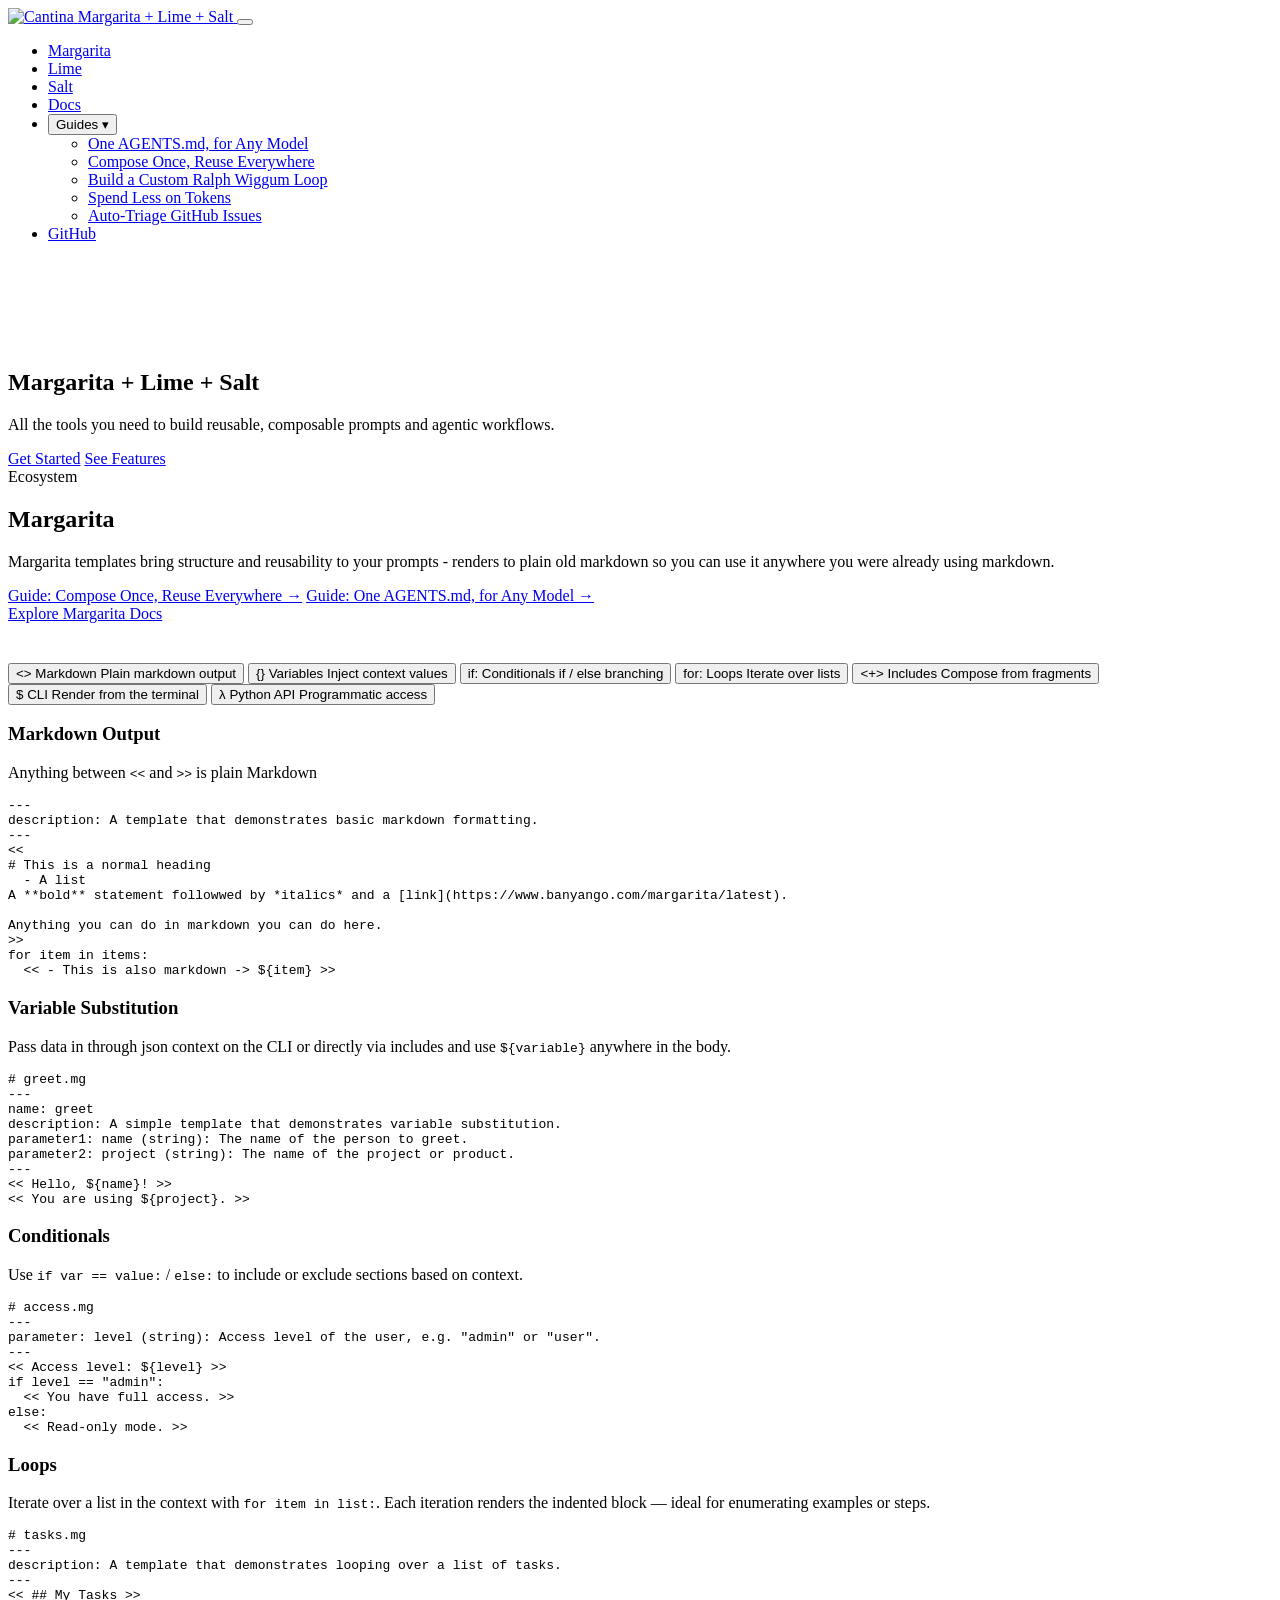
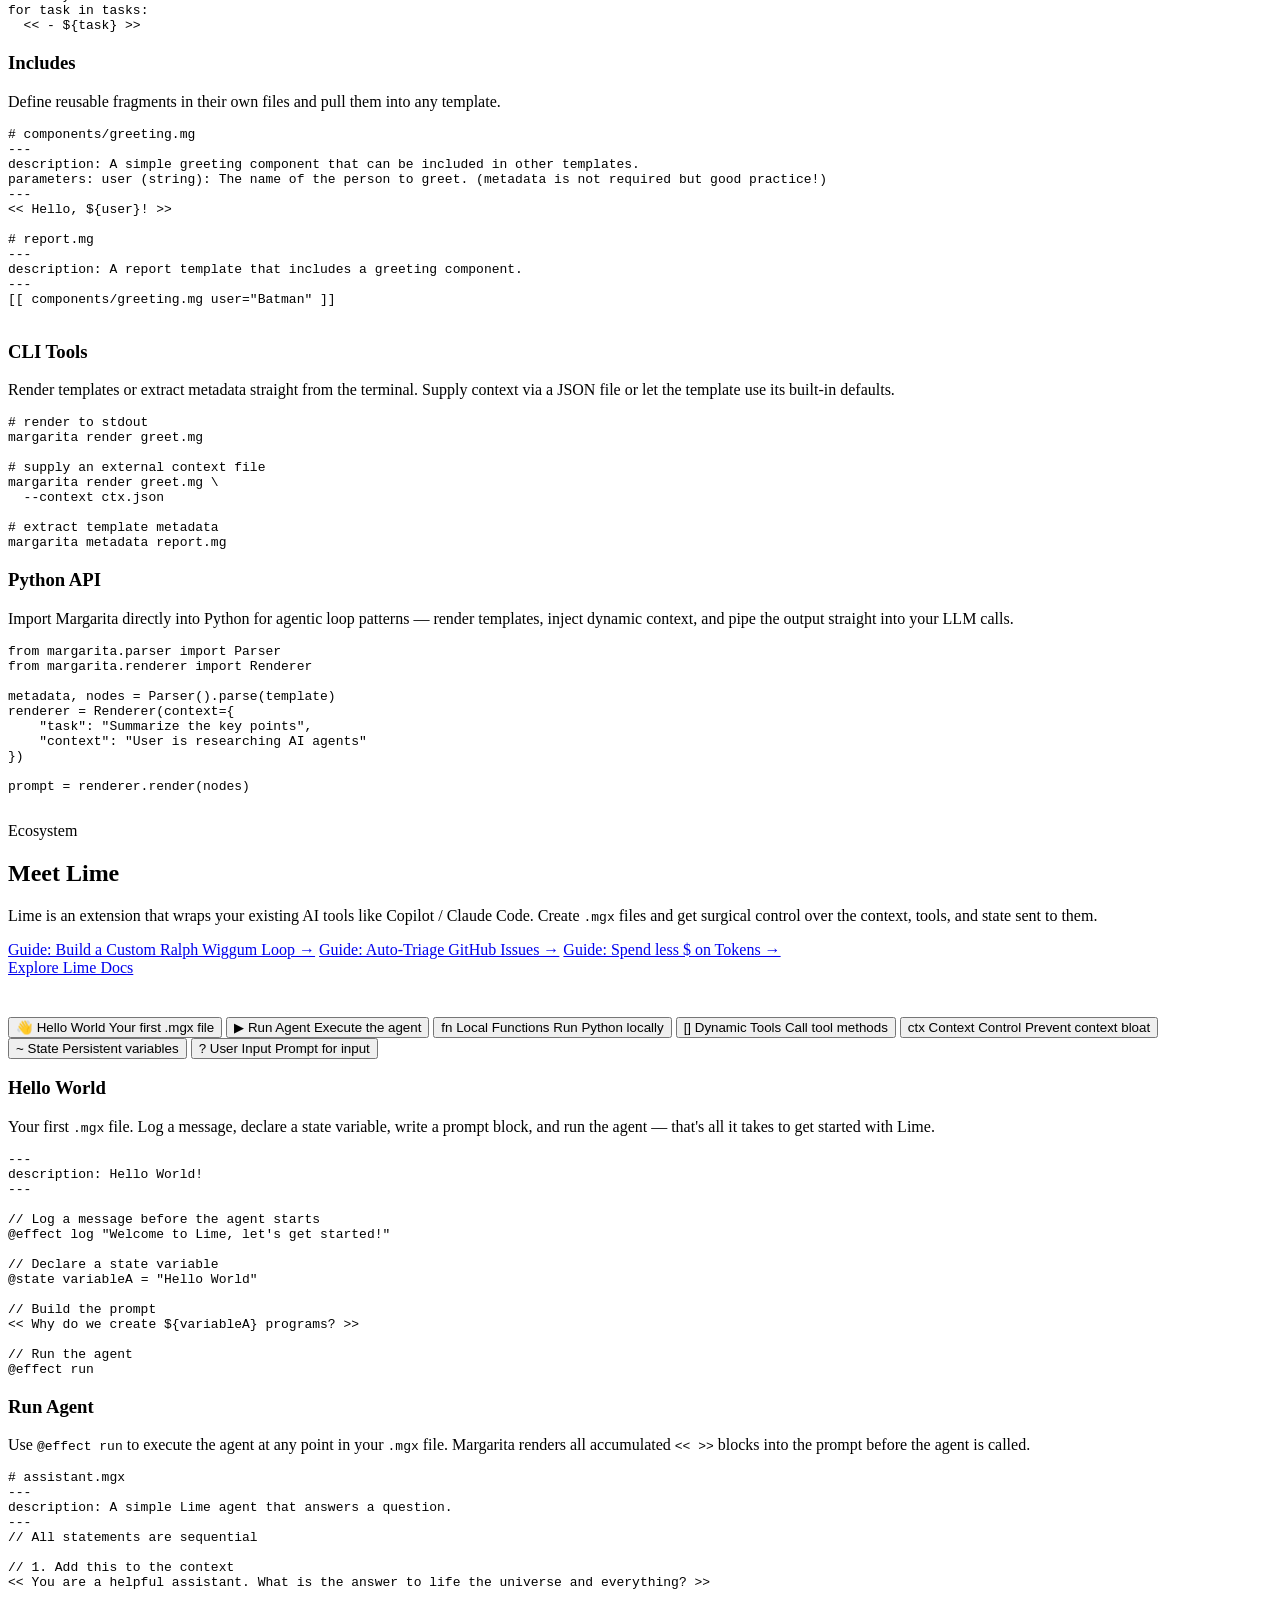
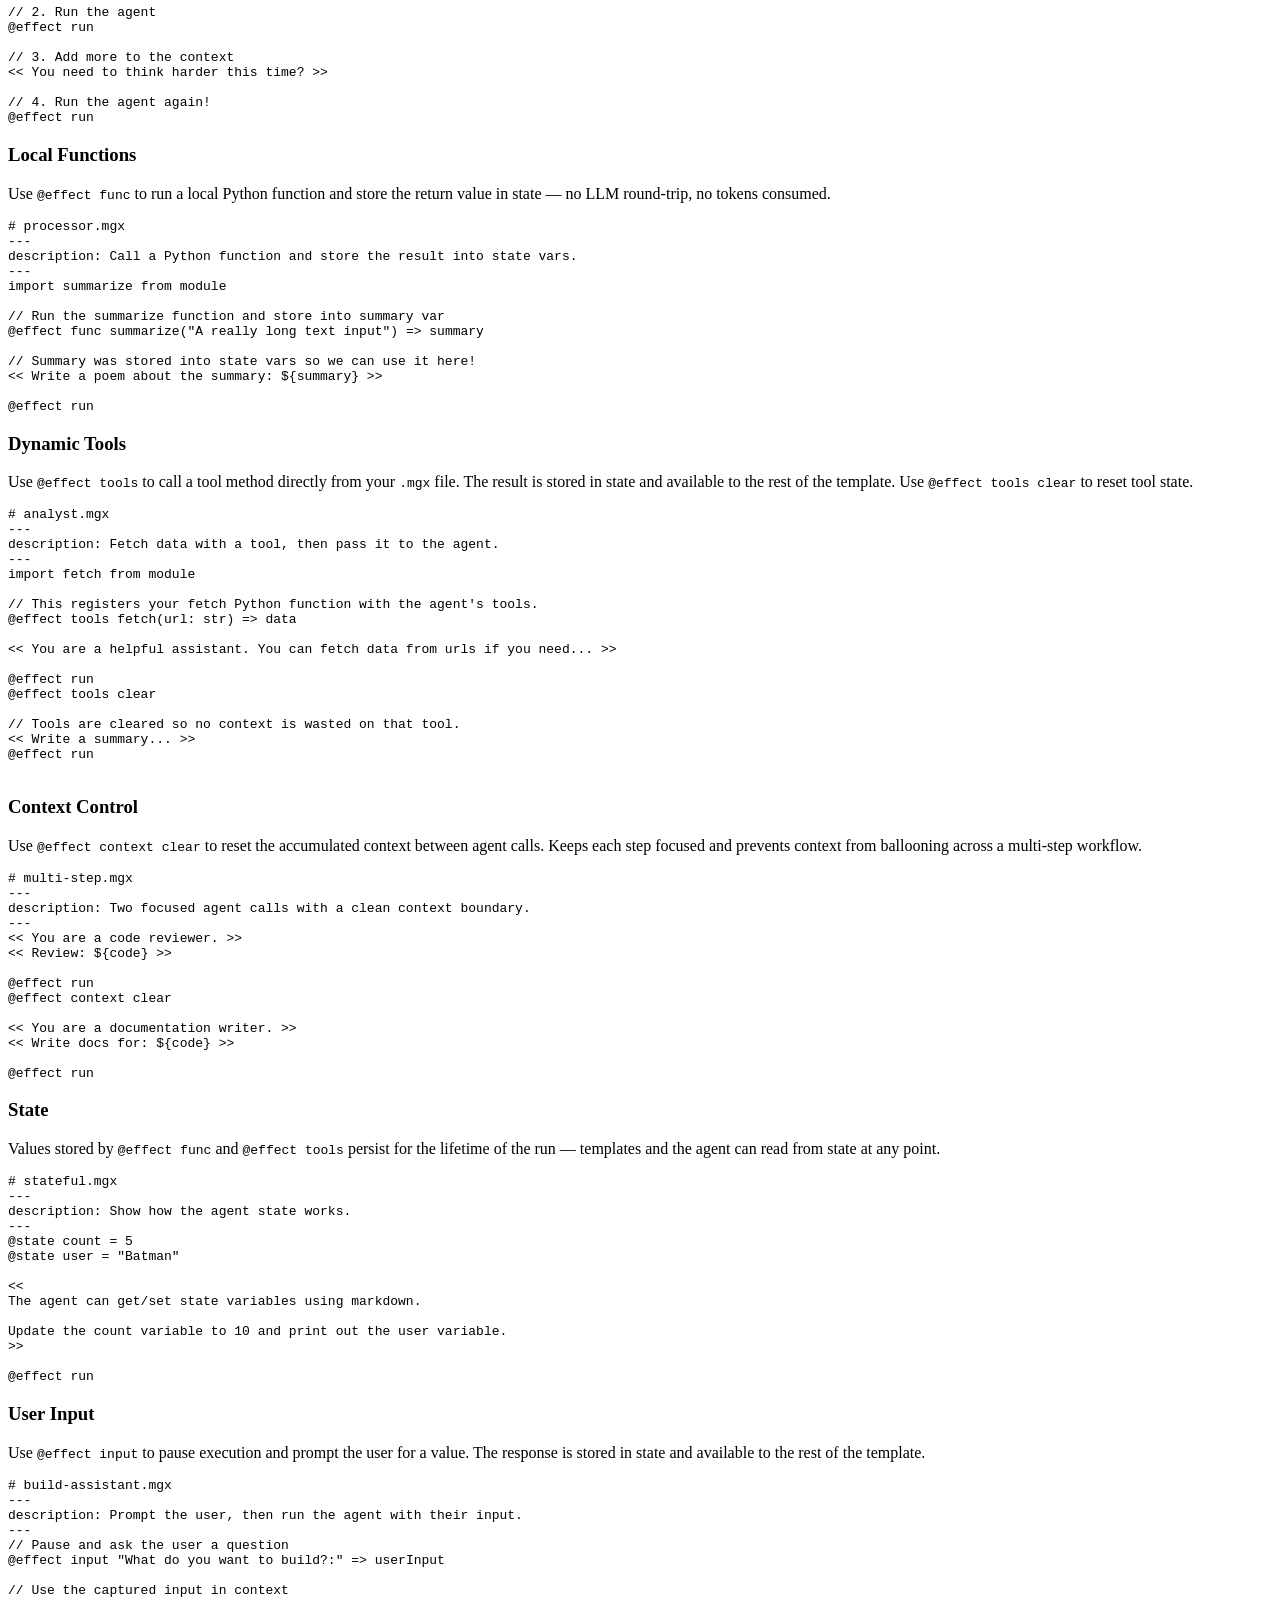
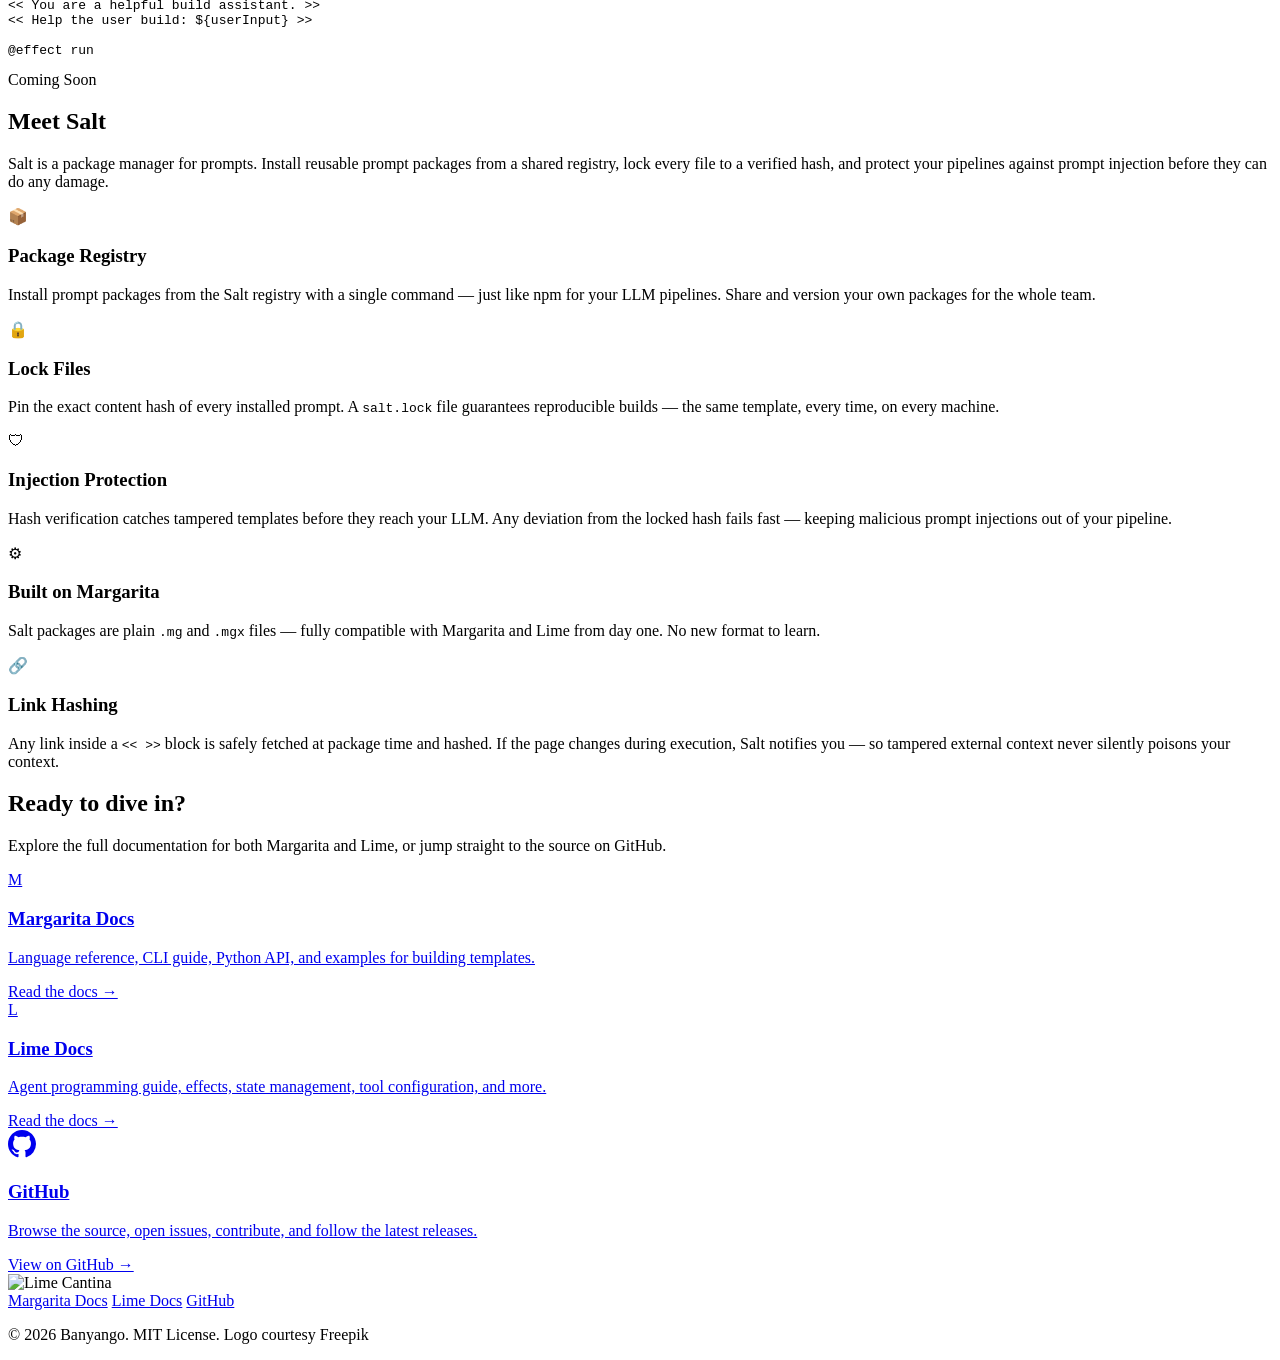
==== index.html @ 890d6bac "Add margarita video." ====
<!doctype html>
<html class="no-js" lang="en">

<head>
  <meta charset="utf-8">
  <meta name="viewport" content="width=device-width, initial-scale=1">
  <title>Margarita + Lime + Salt</title>
  <meta name="description"
        content="Cantina: A powerful ecosystem for reusable prompts and agentic workflows — home of Margarita, Lime, and Salt. Build, compose, and manage your AI pipelines with ease.">

  <meta property="og:title" content=" Margarita + Lime + Salt">
  <meta property="og:type" content="website">
  <meta property="og:url" content="https://banyango.com/margarita/">
  <meta property="og:image" content="icon.png">
  <meta property="og:image:alt" content="Cantina logo">
  <meta property="og:description"
        content="This is the home of Margarita, Lime, and Salt — lightweight tools for building reusable prompt templates and agentic workflows.">

  <link rel="icon" href="/img/favicon.ico" sizes="any">
  <link rel="icon" href="/img/icon.svg" type="image/svg+xml">
  <link rel="apple-touch-icon" href="img/icon.png">
  <link rel="manifest" href="site.webmanifest">
  <meta name="theme-color" content="#16A34A">

  <link rel="preconnect" href="https://fonts.googleapis.com">
  <link rel="preconnect" href="https://fonts.gstatic.com" crossorigin>
  <link
    href="https://fonts.googleapis.com/css2?family=JetBrains+Mono:wght@400;600&family=Roboto:wght@400;500;700&display=swap"
    rel="stylesheet">

  <link rel="stylesheet" href="css/style.css">
  <link rel="stylesheet" href="https://cdn.jsdelivr.net/npm/asciinema-player@3/dist/bundle/asciinema-player.min.css">
</head>

<body>

<!-- Navigation -->
<nav class="site-nav" aria-label="Main navigation">
  <div class="nav-inner">
    <a href="#" class="nav-logo" aria-label="Cantina home">
      <img src="img/lime.svg" alt="Cantina" class="nav-logo-img">
      <span class="nav-logo-text">Margarita + Lime + Salt</span>
    </a>

    <button class="nav-hamburger" id="menu-toggle" aria-label="Toggle navigation" aria-expanded="false"
            aria-controls="nav-links">
      <span></span>
      <span></span>
      <span></span>
    </button>

    <ul class="nav-links" id="nav-links" role="list">
      <li><a href="#features">Margarita</a></li>
      <li><a href="#lime">Lime</a></li>
      <li><a href="#salt">Salt</a></li>
      <li><a href="#docs">Docs</a></li>
      <li class="nav-dropdown">
        <button class="nav-dropdown-toggle" aria-expanded="false" aria-haspopup="true">
          Guides <span class="nav-dropdown-arrow" aria-hidden="true">&#9662;</span>
        </button>
        <ul class="nav-dropdown-menu" role="list">
          <li><a href="agents-md.html">One AGENTS.md, for Any Model</a></li>
          <li><a href="components.html">Compose Once, Reuse Everywhere</a></li>
          <li><a href="custom-ralph.html">Build a Custom Ralph Wiggum Loop</a></li>
          <li><a href="local-functions.html">Spend Less on Tokens</a></li>
          <li><a href="github-issue-summary.html">Auto-Triage GitHub Issues</a></li>
        </ul>
      </li>
      <li>
        <a href="https://github.com/banyango/margarita" class="nav-cta" target="_blank" rel="noopener noreferrer">
          GitHub
        </a>
      </li>
    </ul>
  </div>
</nav>

<!-- Hero -->
<section class="hero" id="hero">
  <div class="hero-lime-bg hero-lime-bg-1" aria-hidden="true"><img src="img/lime.svg" alt="" class="hero-lime-img"></div>
  <div class="hero-lime-bg hero-lime-bg-2" aria-hidden="true"><img src="img/lime.svg" alt="" class="hero-lime-img"></div>
  <div class="hero-lime-bg hero-lime-bg-3" aria-hidden="true"><img src="img/lime.svg" alt="" class="hero-lime-img"></div>
  <div class="hero-lime-bg hero-lime-bg-4" aria-hidden="true"><img src="img/lime.svg" alt="" class="hero-lime-img"></div>
  <div class="hero-lime-bg hero-lime-bg-5" aria-hidden="true"><img src="img/lime.svg" alt="" class="hero-lime-img"></div>
  <div class="container">
    <h1 class="hero-heading">
      Margarita <span class="hero-accent">+</span> Lime <span class="hero-accent">+</span> Salt
    </h1>
    <p class="hero-sub">
      All the tools you need to build reusable, composable prompts and agentic workflows.
    </p>
    <div class="hero-actions">
      <a href="https://www.banyango.com/margarita/latest/" class="btn btn-primary" target="_blank"
         rel="noopener noreferrer">Get Started</a>
      <a href="#features" class="btn btn-ghost">See Features</a>
    </div>
  </div>
</section>

<!-- Features -->
<section class="features" id="features">
  <div class="container">
    <div class="margarita-intro">
      <div class="lime-badge">Ecosystem</div>
      <h2 class="section-heading">Margarita</h2>
      <p class="section-sub">Margarita templates bring structure and reusability to your prompts - renders to plain old markdown so you can use it anywhere you were already using markdown.</p>
      <div class="hero-actions">
        <a href="components.html" class="btn btn-lime">Guide: Compose Once, Reuse Everywhere &rarr;</a>
        <a href="agents-md.html" class="btn btn-lime">Guide: One AGENTS.md, for Any Model &rarr;</a>
      </div>
      <div class="hero-explore">
        <a href="https://www.banyango.com/margarita/latest/" class="btn btn-ghost" target="_blank"
           rel="noopener noreferrer">Explore Margarita Docs</a>
      </div>
    </div>
    <div id="margarita-demo-player" style="border-radius:8px;overflow:hidden;max-width:900px;margin:0 auto 2.5rem;"></div>

    <div class="feature-explorer">

      <div class="feature-tab-list" role="tablist" aria-label="Feature examples">

        <button class="feature-tab is-active" role="tab" aria-selected="true" aria-controls="panel-markdown"
                data-panel="markdown">
          <span class="ftab-icon">&lt;&gt;</span>
          <span class="ftab-text">
              <span class="ftab-name">Markdown</span>
              <span class="ftab-desc">Plain markdown output</span>
            </span>
        </button>

        <button class="feature-tab" role="tab" aria-selected="false" aria-controls="panel-variables"
                data-panel="variables">
          <span class="ftab-icon">{}</span>
          <span class="ftab-text">
              <span class="ftab-name">Variables</span>
              <span class="ftab-desc">Inject context values</span>
            </span>
        </button>

        <button class="feature-tab" role="tab" aria-selected="false" aria-controls="panel-conditionals"
                data-panel="conditionals">
          <span class="ftab-icon">if:</span>
          <span class="ftab-text">
              <span class="ftab-name">Conditionals</span>
              <span class="ftab-desc">if / else branching</span>
            </span>
        </button>

        <button class="feature-tab" role="tab" aria-selected="false" aria-controls="panel-loops" data-panel="loops">
          <span class="ftab-icon">for:</span>
          <span class="ftab-text">
              <span class="ftab-name">Loops</span>
              <span class="ftab-desc">Iterate over lists</span>
            </span>
        </button>

        <button class="feature-tab" role="tab" aria-selected="false" aria-controls="panel-includes"
                data-panel="includes">
          <span class="ftab-icon">&lt;+&gt;</span>
          <span class="ftab-text">
              <span class="ftab-name">Includes</span>
              <span class="ftab-desc">Compose from fragments</span>
            </span>
        </button>

        <button class="feature-tab" role="tab" aria-selected="false" aria-controls="panel-cli" data-panel="cli">
          <span class="ftab-icon">$</span>
          <span class="ftab-text">
              <span class="ftab-name">CLI</span>
              <span class="ftab-desc">Render from the terminal</span>
            </span>
        </button>

        <button class="feature-tab" role="tab" aria-selected="false" aria-controls="panel-python" data-panel="python">
          <span class="ftab-icon">&#955;</span>
          <span class="ftab-text">
              <span class="ftab-name">Python API</span>
              <span class="ftab-desc">Programmatic access</span>
            </span>
        </button>

      </div><!-- /.feature-tab-list -->

      <div class="feature-panels">

        <div class="feature-panel is-active" id="panel-markdown" role="tabpanel">
          <div class="fpanel-header">
            <h3>Markdown Output</h3>
            <p>Anything between <code>&lt;&lt;</code> and <code>&gt;&gt;</code> is plain Markdown</p>
          </div>
          <pre class="fpanel-code"><code><span class="code-meta">---
description: A template that demonstrates basic markdown formatting.
---</span>
&lt;&lt;
# This is a normal heading
  - A list
A **bold** statement followwed by *italics* and a [link](https://www.banyango.com/margarita/latest).

Anything you can do in markdown you can do here.
&gt;&gt;
<span class="code-keyword">for</span> item <span class="code-keyword">in</span> items:
  &lt;&lt; - This is also markdown -> <span class="code-var">${item}</span> &gt;&gt;</code></pre>
        </div>

        <div class="feature-panel" id="panel-variables" role="tabpanel">
          <div class="fpanel-header">
            <h3>Variable Substitution</h3>
            <p>Pass data in through json context on the CLI or directly via includes and use
              <code>${variable}</code> anywhere in the body.</p>
          </div>
          <pre class="fpanel-code"><code><span class="code-comment"># greet.mg</span>
<span class="code-meta">---
name: greet
description: A simple template that demonstrates variable substitution.
parameter1: name (string): The name of the person to greet.
parameter2: project (string): The name of the project or product.
---</span>
&lt;&lt; Hello, <span class="code-var">${name}</span>! &gt;&gt;
&lt;&lt; You are using <span class="code-var">${project}</span>. &gt;&gt;</code></pre>
        </div>

        <div class="feature-panel" id="panel-conditionals" role="tabpanel">
          <div class="fpanel-header">
            <h3>Conditionals</h3>
            <p>
              Use <code>if var == value:</code> / <code>else:</code> to include or exclude sections based on context.
            </p>
          </div>
          <pre class="fpanel-code"><code><span class="code-comment"># access.mg</span>
<span class="code-meta">---
parameter: level (string): Access level of the user, e.g. "admin" or "user".
---</span>
&lt;&lt; Access level: <span class="code-var">${level}</span> &gt;&gt;
<span class="code-keyword">if</span> level == <span class="code-string">"admin"</span>:
  &lt;&lt; You have full access. &gt;&gt;
<span class="code-keyword">else</span>:
  &lt;&lt; Read-only mode. &gt;&gt;</code></pre>
        </div>

        <div class="feature-panel" id="panel-loops" role="tabpanel">
          <div class="fpanel-header">
            <h3>Loops</h3>
            <p>Iterate over a list in the context with <code>for item in list:</code>. Each iteration renders the
              indented block — ideal for enumerating examples or steps.</p>
          </div>
          <pre class="fpanel-code"><code><span class="code-comment"># tasks.mg</span>
<span class="code-meta">---
description: A template that demonstrates looping over a list of tasks.
---</span>
<< ## My Tasks >>
<span class="code-keyword">for</span> task <span class="code-keyword">in</span> tasks:
  &lt;&lt; - <span class="code-var">${task}</span> &gt;&gt;</code></pre>
        </div>

        <div class="feature-panel" id="panel-includes" role="tabpanel">
          <div class="fpanel-header">
            <h3>Includes</h3>
            <p>Define reusable fragments in their own files and pull them into any template.</p>
          </div>
          <pre class="fpanel-code"><code><span class="code-comment"># components/greeting.mg</span>
<span class="code-meta">---
description: A simple greeting component that can be included in other templates.
parameters: user (string): The name of the person to greet. (metadata is not required but good practice!)
---</span>
&lt;&lt; Hello, <span class="code-var">${user}</span>! &gt;&gt;

<span class="code-comment"># report.mg</span>
<span class="code-meta">---
description: A report template that includes a greeting component.
---</span>
<span class="code-var">[[ components/greeting.mg user="Batman" ]]</span>
            </code></pre>
        </div>

        <div class="feature-panel" id="panel-cli" role="tabpanel">
          <div class="fpanel-header">
            <h3>CLI Tools</h3>
            <p>Render templates or extract metadata straight from the terminal. Supply context via a JSON file or let
              the template use its built-in defaults.</p>
          </div>
          <pre class="fpanel-code"><code><span class="code-comment"># render to stdout</span>
margarita render greet.mg

<span class="code-comment"># supply an external context file</span>
margarita render greet.mg \
  --context ctx.json

<span class="code-comment"># extract template metadata</span>
margarita metadata report.mg</code></pre>
        </div>

        <div class="feature-panel" id="panel-python" role="tabpanel">
          <div class="fpanel-header">
            <h3>Python API</h3>
            <p>Import Margarita directly into Python for agentic loop patterns — render templates, inject dynamic
              context, and pipe the output straight into your LLM calls.</p>
          </div>
          <pre class="fpanel-code">
<code><span class="code-keyword">from</span> margarita.parser <span class="code-keyword">import</span> Parser
<span class="code-keyword">from</span> margarita.renderer <span class="code-keyword">import</span> Renderer

metadata, nodes = Parser().parse(template)
renderer = Renderer(context={
    "task": "Summarize the key points",
    "context": "User is researching AI agents"
})

prompt = renderer.render(nodes)</code>
          </pre>
        </div>

      </div><!-- /.feature-panels -->

    </div><!-- /.feature-explorer -->
  </div>
</section>

<!-- Lime -->
<section class="lime-section" id="lime">
  <div class="container">
    <div class="lime-intro">
      <div class="lime-badge">Ecosystem</div>
      <h2 class="section-heading">Meet <span class="lime-accent">Lime</span></h2>
      <p class="section-sub">
        Lime is an extension that <span class="lime-accent">wraps</span> your existing AI tools like <span class="lime-accent">Copilot</span> / <span class="lime-accent">Claude Code</span>.
        Create <code class="code-comment">.mgx</code> files and get surgical control over the context, tools, and state sent to them.
      </p>
      <div class="hero-actions">
        <a href="custom-ralph.html" class="btn btn-ghost">Guide: Build a Custom Ralph Wiggum Loop &rarr;</a>
        <a href="github-issue-summary.html" class="btn btn-ghost">Guide: Auto-Triage GitHub Issues &rarr;</a>
        <a href="local-functions.html" class="btn btn-ghost">Guide: Spend less $ on Tokens &rarr;</a>
      </div>
      <div class="hero-explore">
        <a href="https://www.banyango.com/Lime/latest/" class="btn btn-lime" target="_blank" rel="noopener noreferrer">Explore Lime Docs</a>
      </div>
    </div>

    <div id="lime-demo-player" style="border-radius:8px;overflow:hidden;max-width:900px;margin:0 auto 2.5rem;"></div>

    <div class="feature-explorer">
      <div class="feature-tab-list" role="tablist" aria-label="Lime feature examples">
        <button class="feature-tab is-active" role="tab" aria-selected="true"
                aria-controls="panel-lime-helloworld" data-panel="lime-helloworld">
          <span class="ftab-icon">&#128075;</span>
          <span class="ftab-text">
            <span class="ftab-name">Hello World</span>
            <span class="ftab-desc">Your first .mgx file</span>
          </span>
        </button>

        <button class="feature-tab" role="tab" aria-selected="false"
                aria-controls="panel-lime-run" data-panel="lime-run">
          <span class="ftab-icon">&#9654;</span>
          <span class="ftab-text">
            <span class="ftab-name">Run Agent</span>
            <span class="ftab-desc">Execute the agent</span>
          </span>
        </button>


        <button class="feature-tab" role="tab" aria-selected="false"
                aria-controls="panel-lime-func" data-panel="lime-func">
          <span class="ftab-icon">fn</span>
          <span class="ftab-text">
            <span class="ftab-name">Local Functions</span>
            <span class="ftab-desc">Run Python locally</span>
          </span>
        </button>

        <button class="feature-tab" role="tab" aria-selected="false"
                aria-controls="panel-lime-tools" data-panel="lime-tools">
          <span class="ftab-icon">[]</span>
          <span class="ftab-text">
            <span class="ftab-name">Dynamic Tools</span>
            <span class="ftab-desc">Call tool methods</span>
          </span>
        </button>

        <button class="feature-tab" role="tab" aria-selected="false"
                aria-controls="panel-lime-context" data-panel="lime-context">
          <span class="ftab-icon">ctx</span>
          <span class="ftab-text">
            <span class="ftab-name">Context Control</span>
            <span class="ftab-desc">Prevent context bloat</span>
          </span>
        </button>

        <button class="feature-tab" role="tab" aria-selected="false"
                aria-controls="panel-lime-state" data-panel="lime-state">
          <span class="ftab-icon">~</span>
          <span class="ftab-text">
            <span class="ftab-name">State</span>
            <span class="ftab-desc">Persistent variables</span>
          </span>
        </button>

        <button class="feature-tab" role="tab" aria-selected="false"
                aria-controls="panel-lime-input" data-panel="lime-input">
          <span class="ftab-icon">?</span>
          <span class="ftab-text">
            <span class="ftab-name">User Input</span>
            <span class="ftab-desc">Prompt for input</span>
          </span>
        </button>

      </div><!-- /.feature-tab-list -->

      <div class="feature-panels">

        <div class="feature-panel is-active" id="panel-lime-helloworld" role="tabpanel">
          <div class="fpanel-header">
            <h3>Hello World</h3>
            <p>Your first <code>.mgx</code> file. Log a message, declare a state variable, write a prompt block, and run the agent — that's all it takes to get started with Lime.</p>
          </div>
          <pre class="fpanel-code"><code><span class="code-meta">---
description: Hello World!
---</span>

<span class="code-comment">// Log a message before the agent starts</span>
<span class="code-keyword">@effect log</span> <span class="code-var">"Welcome to Lime, let's get started!"</span>

<span class="code-comment">// Declare a state variable</span>
<span class="code-keyword">@state</span> variableA = <span class="code-string">"Hello World"</span>

<span class="code-comment">// Build the prompt</span>
&lt;&lt; Why do we create <span class="code-var">${variableA}</span> programs? &gt;&gt;

<span class="code-comment">// Run the agent</span>
<span class="code-keyword">@effect run</span></code></pre>
        </div>

        <div class="feature-panel" id="panel-lime-run" role="tabpanel">
          <div class="fpanel-header">
            <h3>Run Agent</h3>
            <p>Use <code>@effect run</code> to execute the agent at any point in your <code>.mgx</code> file. Margarita
              renders all accumulated
              <code>&lt;&lt; &gt;&gt;</code> blocks into the prompt before the agent is called.</p>
          </div>
          <pre class="fpanel-code"><code><span class="code-comment"># assistant.mgx</span>
<span class="code-meta">---
description: A simple Lime agent that answers a question.
---</span>
<span class="code-comment">// All statements are sequential</span>

<span class="code-comment">// 1. Add this to the context</span>
&lt;&lt; You are a helpful assistant. What is the answer to life the universe and everything? &gt;&gt;

<span class="code-comment">// 2. Run the agent</span>
<span class="code-keyword">@effect run</span></code>

<span class="code-comment">// 3. Add more to the context</span>
&lt;&lt; You need to think harder this time? &gt;&gt;

<span class="code-comment">// 4. Run the agent again!</span>
<span class="code-keyword">@effect run</span></code>
</pre></div>
<div class="feature-panel" id="panel-lime-func" role="tabpanel">
          <div class="fpanel-header">
            <h3>Local Functions</h3>
            <p>Use <code>@effect func</code> to run a local Python function and store the return value in state — no LLM
              round-trip, no tokens consumed.</p>
          </div>
          <pre class="fpanel-code"><code><span class="code-comment"># processor.mgx</span>
<span class="code-meta">---
description: Call a Python function and store the result into state vars.
---</span>
<span class="code-keyword">import</span> summarize <span class="code-keyword">from</span> module

<span class="code-comment">// Run the summarize function and store into summary var</span>
<span class="code-keyword">@effect func</span> summarize(<span class="code-var">"A really long text input"</span>) <span
              class="code-keyword">=></span> summary

<span class="code-comment">// Summary was stored into state vars so we can use it here!</span>
&lt;&lt; Write a poem about the summary: <span class="code-var">${summary}</span> &gt;&gt;

<span class="code-keyword">@effect run</span></code></pre>
        </div>

        <div class="feature-panel" id="panel-lime-tools" role="tabpanel">
          <div class="fpanel-header">
            <h3>Dynamic Tools</h3>
            <p>Use <code>@effect tools</code> to call a tool method directly from your <code>.mgx</code> file. The
              result is stored in state and
              available to the rest of the template. Use <code>@effect tools clear</code> to reset tool state.</p>
          </div>
          <pre class="fpanel-code"><code><span class="code-comment"># analyst.mgx</span>
<span class="code-meta">---
description: Fetch data with a tool, then pass it to the agent.
---</span>
<span class="code-keyword">import</span> fetch <span class="code-keyword">from</span> module

<span class="code-comment">// This registers your fetch Python function with the agent's tools.</span>
<span class="code-keyword">@effect tools</span> fetch(url: str) <span class="code-keyword">=></span> data

&lt;&lt; You are a helpful assistant. You can fetch data from urls if you need... &gt;&gt;

<span class="code-keyword">@effect run</span>
<span class="code-keyword">@effect tools clear</span>

<span class="code-comment">// Tools are cleared so no context is wasted on that tool.</span>
&lt;&lt; Write a summary... &gt;&gt;
<span class="code-keyword">@effect run</span>
          </code></pre>

        </div>

        <div class="feature-panel" id="panel-lime-context" role="tabpanel">
          <div class="fpanel-header">
            <h3>Context Control</h3>
            <p>Use <code>@effect context clear</code> to reset the accumulated context between agent calls. Keeps each
              step focused and prevents context from
              ballooning across a multi-step workflow.</p>
          </div>
          <pre class="fpanel-code"><code><span class="code-comment"># multi-step.mgx</span>
<span class="code-meta">---
description: Two focused agent calls with a clean context boundary.
---</span>
&lt;&lt; You are a code reviewer. &gt;&gt;
&lt;&lt; Review: <span class="code-var">${code}</span> &gt;&gt;

<span class="code-keyword">@effect run</span>
<span class="code-keyword">@effect context clear</span>

&lt;&lt; You are a documentation writer. &gt;&gt;
&lt;&lt; Write docs for: <span class="code-var">${code}</span> &gt;&gt;

<span class="code-keyword">@effect run</span></code></pre>
        </div>

        <div class="feature-panel" id="panel-lime-state" role="tabpanel">
          <div class="fpanel-header">
            <h3>State</h3>
            <p>Values stored by <code>@effect func</code> and <code>@effect tools</code> persist for the lifetime of
              the run — templates and the agent can read from state at any point.</p>
          </div>
          <pre class="fpanel-code"><code><span class="code-comment"># stateful.mgx</span>
<span class="code-meta">---
description: Show how the agent state works.
---</span>
<span class="code-keyword">@state</span> count = 5
<span class="code-keyword">@state</span> user = "Batman"

&lt;&lt;
The agent can get/set state variables using markdown.

Update the count variable to 10 and print out the user variable.
&gt;&gt;

<span class="code-keyword">@effect run</span></code></pre>
        </div>

        <div class="feature-panel" id="panel-lime-input" role="tabpanel">
          <div class="fpanel-header">
            <h3>User Input</h3>
            <p>Use <code>@effect input</code> to pause execution and prompt the user for a value. The response is
              stored in state and available to the rest of the template.</p>
          </div>
          <pre class="fpanel-code"><code><span class="code-comment"># build-assistant.mgx</span>
<span class="code-meta">---
description: Prompt the user, then run the agent with their input.
---</span>
<span class="code-comment">// Pause and ask the user a question</span>
<span class="code-keyword">@effect input</span> <span class="code-var">"What do you want to build?:"</span> <span class="code-keyword">=&gt;</span> userInput

<span class="code-comment">// Use the captured input in context</span>
&lt;&lt; You are a helpful build assistant. &gt;&gt;
&lt;&lt; Help the user build: <span class="code-var">${userInput}</span> &gt;&gt;

<span class="code-keyword">@effect run</span></code></pre>
        </div>

      </div><!-- /.feature-panels -->

    </div><!-- /.feature-explorer -->
  </div>
</section>

<!-- Salt -->
<section class="salt-section" id="salt">
  <div class="container">
    <div class="salt-intro">
      <div class="salt-badge">Coming Soon</div>
      <h2 class="section-heading">Meet <span class="salt-accent">Salt</span></h2>
      <p class="section-sub">
        Salt is a package manager for prompts. Install reusable prompt packages from a shared registry, lock every
        file to a verified hash, and protect your pipelines against prompt injection before they can do any damage.
      </p>
    </div>

    <div class="salt-highlights">

      <div class="salt-highlight">
        <div class="salt-highlight-icon">&#128230;</div>
        <div class="salt-highlight-body">
          <h3>Package Registry</h3>
          <p>Install prompt packages from the Salt registry with a single command — just like npm for your LLM
            pipelines. Share and version your own packages for the whole team.</p>
        </div>
      </div>

      <div class="salt-highlight">
        <div class="salt-highlight-icon">&#128274;</div>
        <div class="salt-highlight-body">
          <h3>Lock Files</h3>
          <p>Pin the exact content hash of every installed prompt. A <code>salt.lock</code> file guarantees
            reproducible builds — the same template, every time, on every machine.</p>
        </div>
      </div>

      <div class="salt-highlight">
        <div class="salt-highlight-icon">&#128737;</div>
        <div class="salt-highlight-body">
          <h3>Injection Protection</h3>
          <p>Hash verification catches tampered templates before they reach your LLM. Any deviation from the locked
            hash fails fast — keeping malicious prompt injections out of your pipeline.</p>
        </div>
      </div>

      <div class="salt-highlight">
        <div class="salt-highlight-icon">&#9881;</div>
        <div class="salt-highlight-body">
          <h3>Built on Margarita</h3>
          <p>Salt packages are plain <code>.mg</code> and <code>.mgx</code> files — fully compatible with Margarita
            and Lime from day one. No new format to learn.</p>
        </div>
      </div>

      <div class="salt-highlight">
        <div class="salt-highlight-icon">&#128279;</div>
        <div class="salt-highlight-body">
          <h3>Link Hashing</h3>
          <p>Any link inside a <code>&lt;&lt; &gt;&gt;</code> block is safely fetched at package time and hashed.
            If the page changes during execution, Salt notifies you — so tampered external context never silently poisons your
            context.</p>
        </div>
      </div>

    </div>
  </div>
</section>

<!-- Documentation Links -->
<section class="docs-section" id="docs">
  <div class="container">
    <h2 class="section-heading">Ready to dive in?</h2>
    <p class="section-sub">Explore the full documentation for both Margarita and Lime, or jump straight to the source on
      GitHub.</p>

    <div class="docs-grid">
      <a href="https://www.banyango.com/margarita/latest/" class="docs-card" target="_blank" rel="noopener noreferrer">
        <div class="docs-card-icon docs-card-icon--margarita">M</div>
        <h3>Margarita Docs</h3>
        <p>Language reference, CLI guide, Python API, and examples for building templates.</p>
        <span class="docs-card-link">Read the docs &rarr;</span>
      </a>

      <a href="https://www.banyango.com/Lime/latest/" class="docs-card" target="_blank" rel="noopener noreferrer">
        <div class="docs-card-icon docs-card-icon--lime">L</div>
        <h3>Lime Docs</h3>
        <p>Agent programming guide, effects, state management, tool configuration, and more.</p>
        <span class="docs-card-link">Read the docs &rarr;</span>
      </a>

      <a href="https://github.com/banyango/margarita" class="docs-card" target="_blank" rel="noopener noreferrer">
        <div class="docs-card-icon docs-card-icon--github">
          <svg viewBox="0 0 24 24" fill="currentColor" width="28" height="28" aria-hidden="true">
            <path
              d="M12 0C5.37 0 0 5.37 0 12c0 5.31 3.435 9.795 8.205 11.385.6.105.825-.255.825-.57 0-.285-.015-1.23-.015-2.235-3.015.555-3.795-.735-4.035-1.41-.135-.345-.72-1.41-1.23-1.695-.42-.225-1.02-.78-.015-.795.945-.015 1.62.87 1.845 1.23 1.08 1.815 2.805 1.305 3.495.99.105-.78.42-1.305.765-1.605-2.67-.3-5.46-1.335-5.46-5.925 0-1.305.465-2.385 1.23-3.225-.12-.3-.54-1.53.12-3.18 0 0 1.005-.315 3.3 1.23.96-.27 1.98-.405 3-.405s2.04.135 3 .405c2.295-1.56 3.3-1.23 3.3-1.23.66 1.65.24 2.88.12 3.18.765.84 1.23 1.905 1.23 3.225 0 4.605-2.805 5.625-5.475 5.925.435.375.81 1.095.81 2.22 0 1.605-.015 2.895-.015 3.3 0 .315.225.69.825.57A12.02 12.02 0 0 0 24 12c0-6.63-5.37-12-12-12z"/>
          </svg>
        </div>
        <h3>GitHub</h3>
        <p>Browse the source, open issues, contribute, and follow the latest releases.</p>
        <span class="docs-card-link">View on GitHub &rarr;</span>
      </a>
    </div>
  </div>
</section>

<!-- Footer -->
<footer class="site-footer">
  <div class="container">
    <div class="footer-inner">
      <div class="footer-brand">
        <img src="img/lime.svg" alt="Lime" class="footer-logo-img">
        <span class="footer-brand-name">Cantina</span>
      </div>
      <nav class="footer-links" aria-label="Footer navigation">
        <a href="https://www.banyango.com/margarita/latest/" target="_blank" rel="noopener noreferrer">Margarita
          Docs</a>
        <a href="https://www.banyango.com/Lime/latest/" target="_blank" rel="noopener noreferrer">Lime Docs</a>
        <a href="https://github.com/banyango/margarita" target="_blank" rel="noopener noreferrer">GitHub</a>
      </nav>
      <p class="footer-copy">&copy; 2026 Banyango. MIT License. Logo courtesy Freepik</p>
    </div>
  </div>
</footer>

<script src="js/app.js"></script>
<script src="https://cdn.jsdelivr.net/npm/asciinema-player@3/dist/bundle/asciinema-player.min.js"></script>
<script>
  AsciinemaPlayer.create('examples/helloworld/hellomg.cast', document.getElementById('margarita-demo-player'), {
    autoPlay: false,
    theme: 'monokai',
    fit: 'width',
    terminalLineHeight: 1.2,
  });
  AsciinemaPlayer.create('examples/helloworld/helloworld.cast', document.getElementById('lime-demo-player'), {
    autoPlay: false,
    theme: 'monokai',
    fit: 'width',
    terminalLineHeight: 1.2,
  });
</script>
</body>

</html>
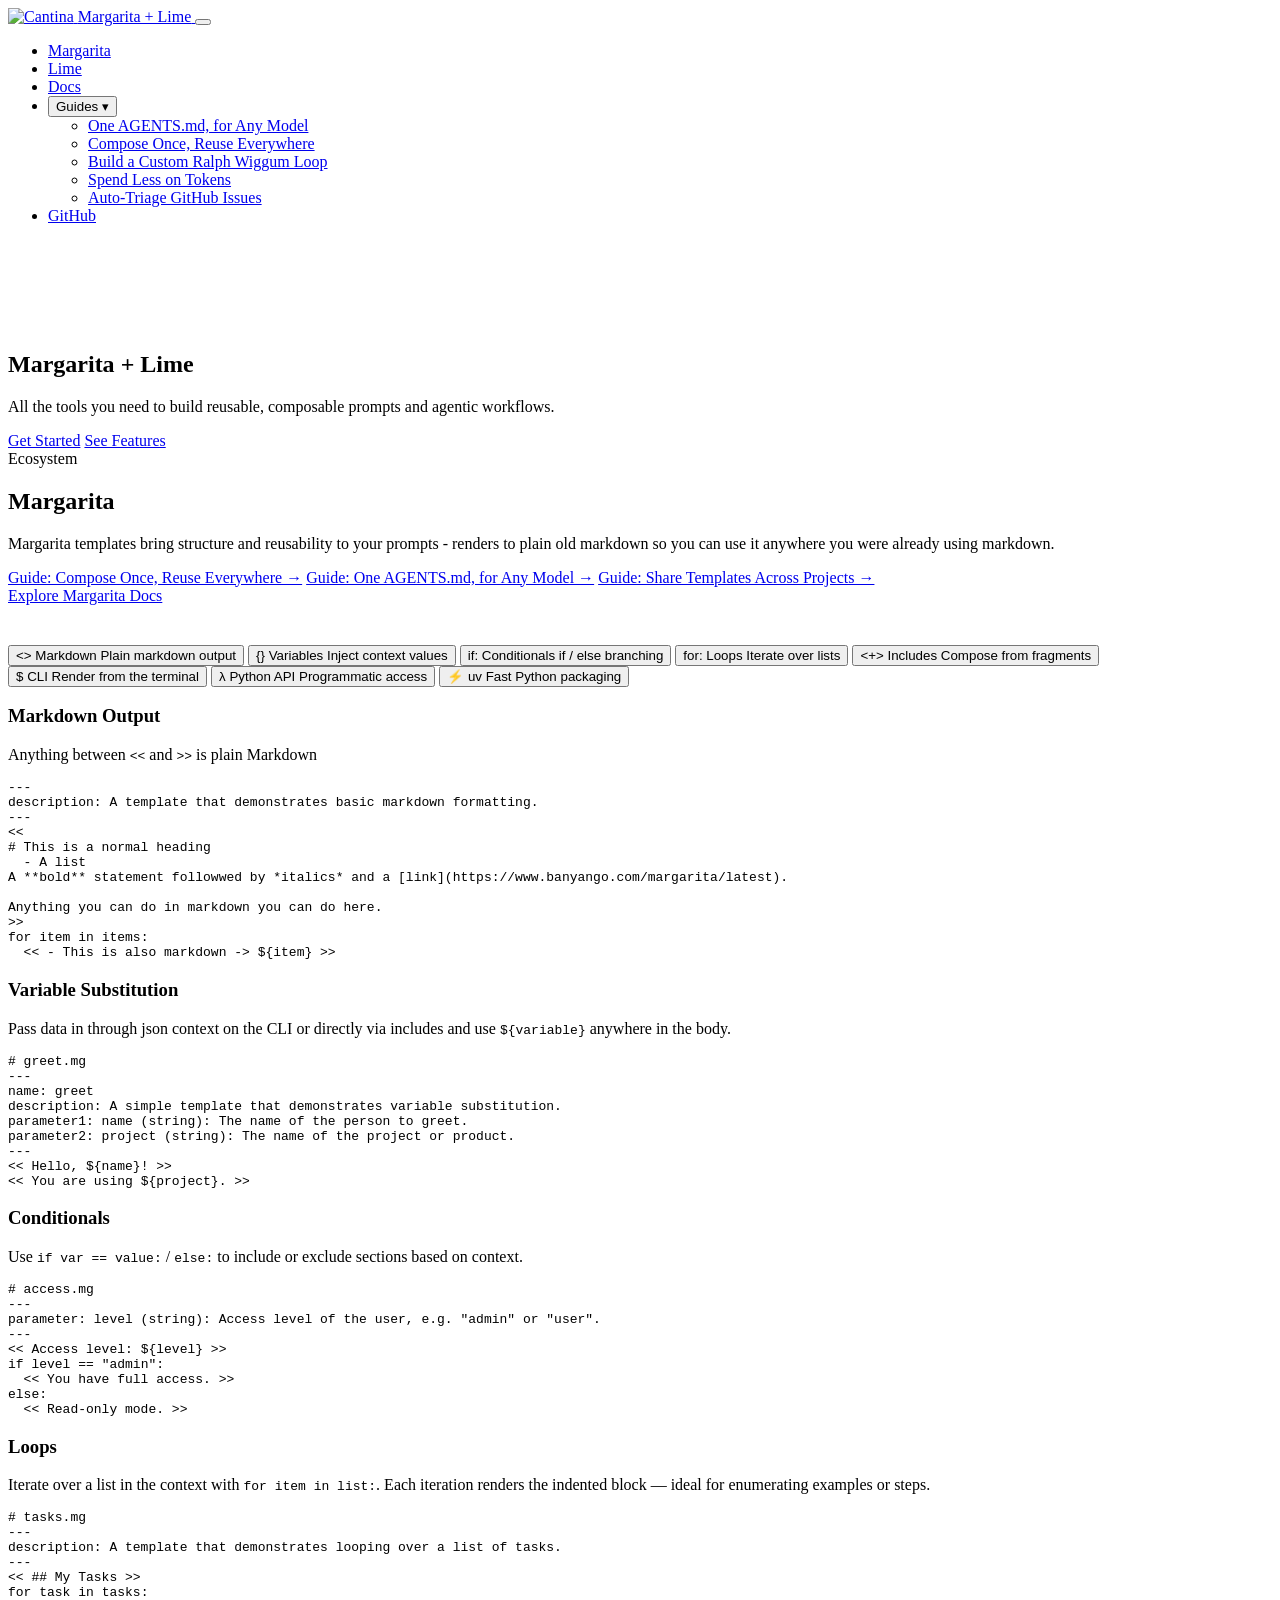
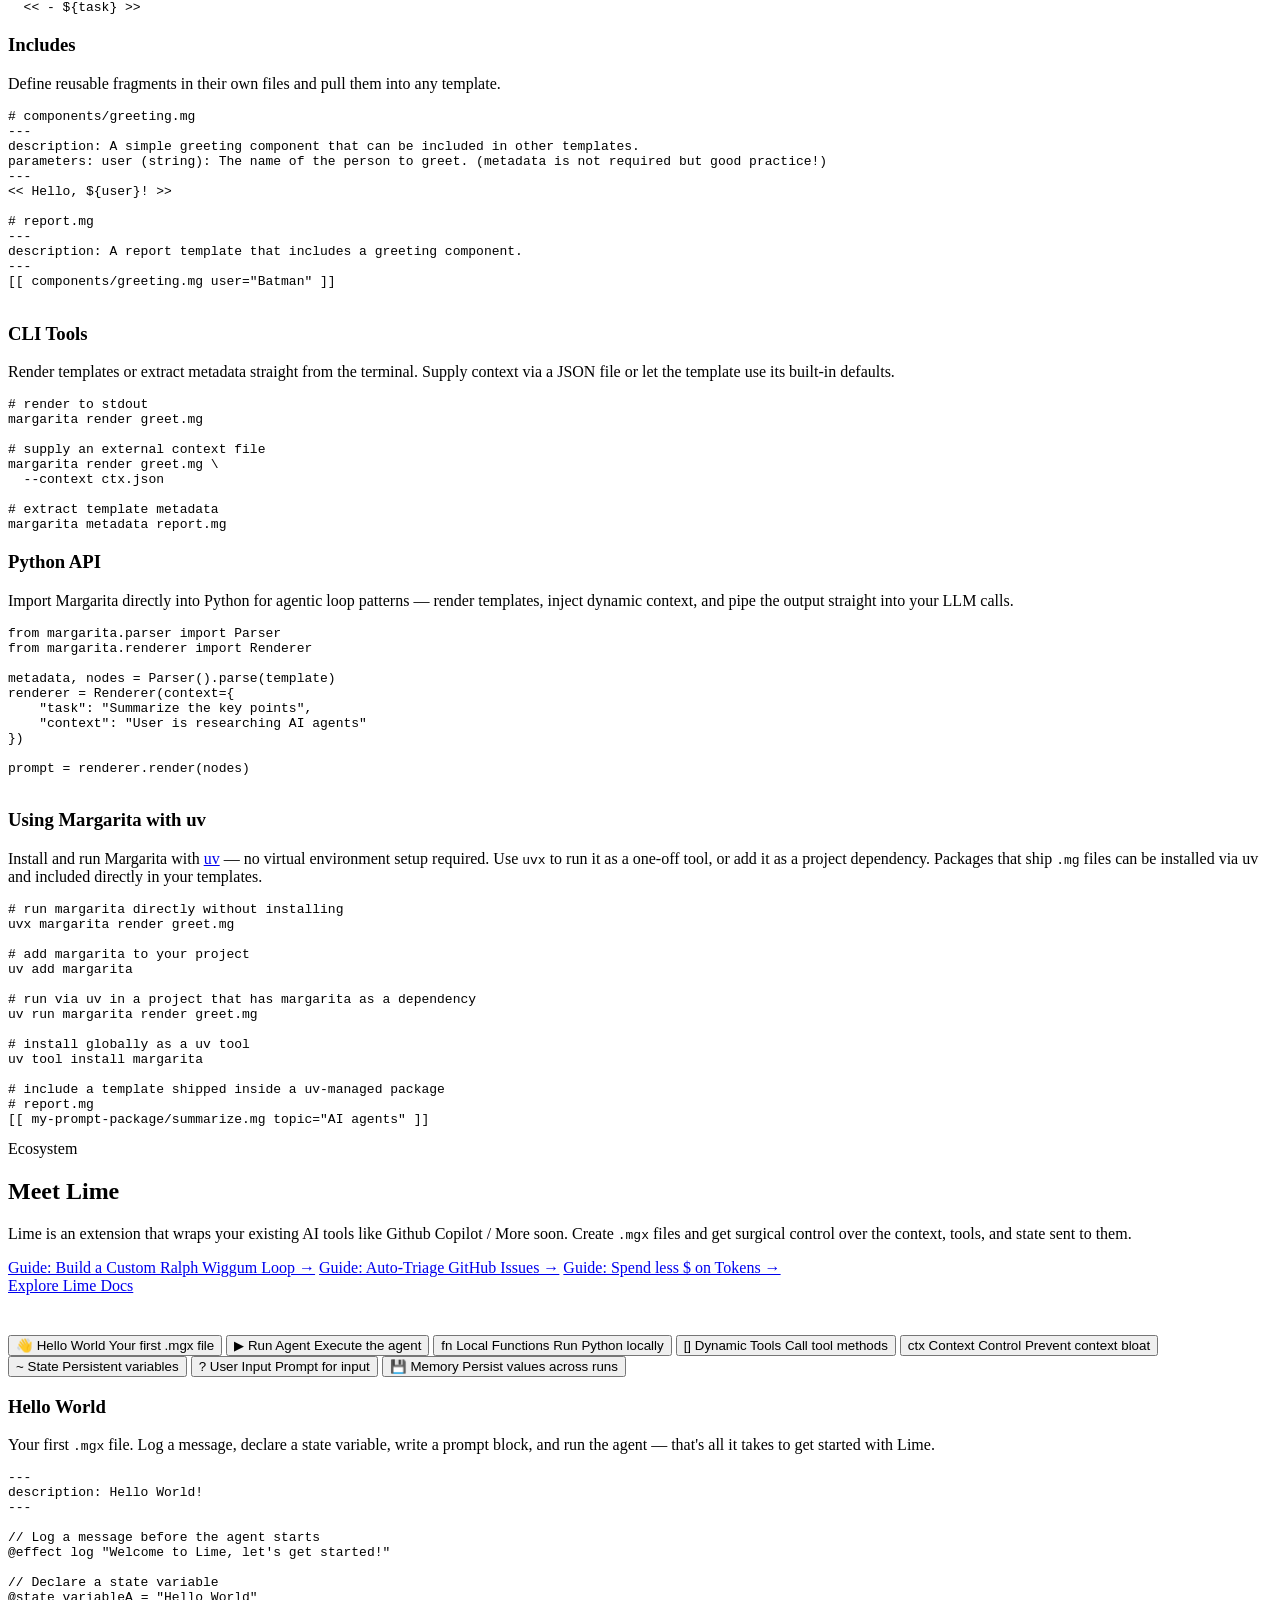
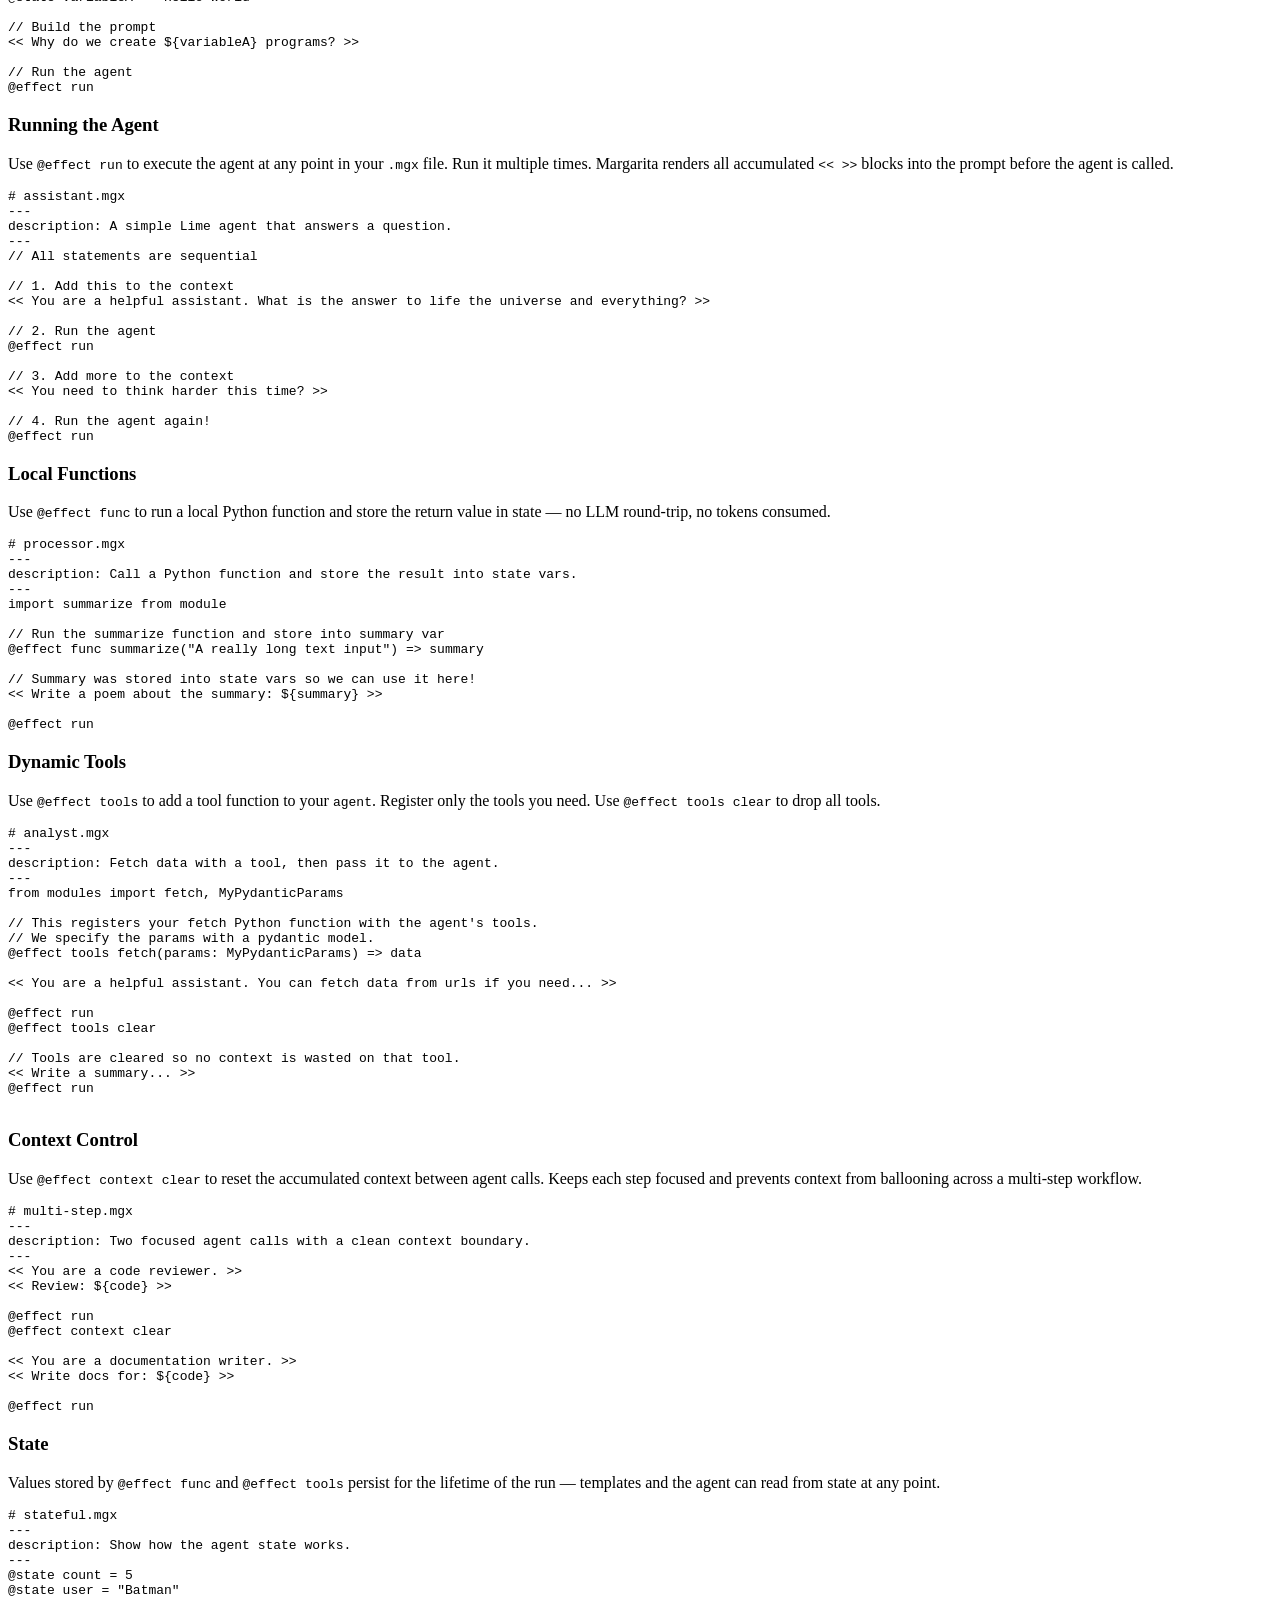
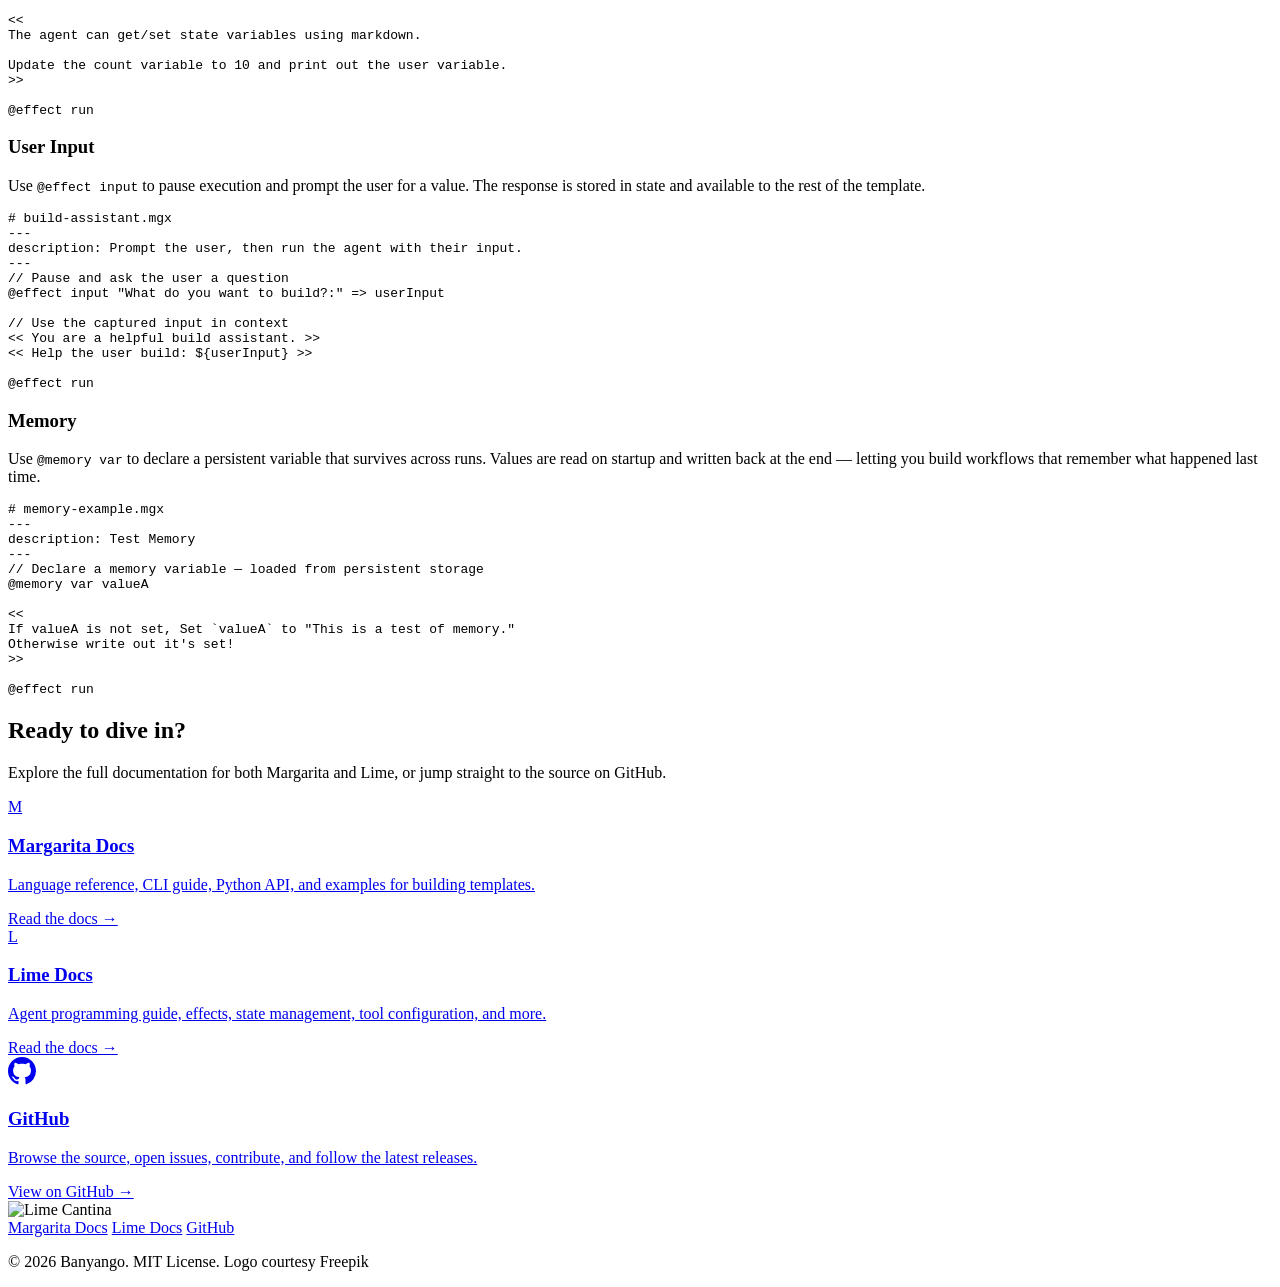
==== commit 4668f0b5: "Added more examples" ====
--- a/index.html
+++ b/index.html
@@ -4,17 +4,17 @@
 <head>
   <meta charset="utf-8">
   <meta name="viewport" content="width=device-width, initial-scale=1">
-  <title>Margarita + Lime + Salt</title>
+  <title>Margarita + Lime</title>
   <meta name="description"
-        content="Cantina: A powerful ecosystem for reusable prompts and agentic workflows — home of Margarita, Lime, and Salt. Build, compose, and manage your AI pipelines with ease.">
-
-  <meta property="og:title" content=" Margarita + Lime + Salt">
+        content="Cantina: A powerful ecosystem for reusable prompts and agentic workflows — home of Margarita and Lime. Build, compose, and manage your AI pipelines with ease.">
+
+  <meta property="og:title" content="Margarita + Lime">
   <meta property="og:type" content="website">
   <meta property="og:url" content="https://banyango.com/margarita/">
   <meta property="og:image" content="icon.png">
   <meta property="og:image:alt" content="Cantina logo">
   <meta property="og:description"
-        content="This is the home of Margarita, Lime, and Salt — lightweight tools for building reusable prompt templates and agentic workflows.">
+        content="This is the home of Margarita and Lime — lightweight tools for building reusable prompt templates and agentic workflows.">
 
   <link rel="icon" href="/img/favicon.ico" sizes="any">
   <link rel="icon" href="/img/icon.svg" type="image/svg+xml">
@@ -39,7 +39,7 @@
   <div class="nav-inner">
     <a href="#" class="nav-logo" aria-label="Cantina home">
       <img src="img/lime.svg" alt="Cantina" class="nav-logo-img">
-      <span class="nav-logo-text">Margarita + Lime + Salt</span>
+      <span class="nav-logo-text">Margarita + Lime</span>
     </a>
 
     <button class="nav-hamburger" id="menu-toggle" aria-label="Toggle navigation" aria-expanded="false"
@@ -52,7 +52,6 @@
     <ul class="nav-links" id="nav-links" role="list">
       <li><a href="#features">Margarita</a></li>
       <li><a href="#lime">Lime</a></li>
-      <li><a href="#salt">Salt</a></li>
       <li><a href="#docs">Docs</a></li>
       <li class="nav-dropdown">
         <button class="nav-dropdown-toggle" aria-expanded="false" aria-haspopup="true">
@@ -84,7 +83,7 @@
   <div class="hero-lime-bg hero-lime-bg-5" aria-hidden="true"><img src="img/lime.svg" alt="" class="hero-lime-img"></div>
   <div class="container">
     <h1 class="hero-heading">
-      Margarita <span class="hero-accent">+</span> Lime <span class="hero-accent">+</span> Salt
+      Margarita <span class="hero-accent">+</span> Lime
     </h1>
     <p class="hero-sub">
       All the tools you need to build reusable, composable prompts and agentic workflows.
@@ -107,6 +106,7 @@
       <div class="hero-actions">
         <a href="components.html" class="btn btn-lime">Guide: Compose Once, Reuse Everywhere &rarr;</a>
         <a href="agents-md.html" class="btn btn-lime">Guide: One AGENTS.md, for Any Model &rarr;</a>
+        <a href="template-packages.html" class="btn btn-lime">Guide: Share Templates Across Projects &rarr;</a>
       </div>
       <div class="hero-explore">
         <a href="https://www.banyango.com/margarita/latest/" class="btn btn-ghost" target="_blank"
@@ -179,6 +179,14 @@
             </span>
         </button>
 
+        <button class="feature-tab" role="tab" aria-selected="false" aria-controls="panel-uv" data-panel="uv">
+          <span class="ftab-icon">&#9889;</span>
+          <span class="ftab-text">
+              <span class="ftab-name">uv</span>
+              <span class="ftab-desc">Fast Python packaging</span>
+            </span>
+        </button>
+
       </div><!-- /.feature-tab-list -->
 
       <div class="feature-panels">
@@ -307,6 +315,28 @@
 
 prompt = renderer.render(nodes)</code>
           </pre>
+        </div>
+
+        <div class="feature-panel" id="panel-uv" role="tabpanel">
+          <div class="fpanel-header">
+            <h3>Using Margarita with uv</h3>
+            <p>Install and run Margarita with <a href="https://docs.astral.sh/uv/" target="_blank" rel="noopener noreferrer">uv</a> — no virtual environment setup required. Use <code>uvx</code> to run it as a one-off tool, or add it as a project dependency. Packages that ship <code>.mg</code> files can be installed via uv and included directly in your templates.</p>
+          </div>
+          <pre class="fpanel-code"><code><span class="code-comment"># run margarita directly without installing</span>
+uvx margarita render greet.mg
+
+<span class="code-comment"># add margarita to your project</span>
+uv add margarita
+
+<span class="code-comment"># run via uv in a project that has margarita as a dependency</span>
+uv run margarita render greet.mg
+
+<span class="code-comment"># install globally as a uv tool</span>
+uv tool install margarita
+
+<span class="code-comment"># include a template shipped inside a uv-managed package</span>
+<span class="code-comment"># report.mg</span>
+<span class="code-var">[[ my-prompt-package/summarize.mg topic="AI agents" ]]</span></code></pre>
         </div>
 
       </div><!-- /.feature-panels -->
@@ -322,7 +352,7 @@
       <div class="lime-badge">Ecosystem</div>
       <h2 class="section-heading">Meet <span class="lime-accent">Lime</span></h2>
       <p class="section-sub">
-        Lime is an extension that <span class="lime-accent">wraps</span> your existing AI tools like <span class="lime-accent">Copilot</span> / <span class="lime-accent">Claude Code</span>.
+        Lime is an extension that <span class="lime-accent">wraps</span> your existing AI tools like <span class="lime-accent">Github Copilot</span> / <span class="lime-accent">More soon</span>.
         Create <code class="code-comment">.mgx</code> files and get surgical control over the context, tools, and state sent to them.
       </p>
       <div class="hero-actions">
@@ -403,6 +433,15 @@
           </span>
         </button>
 
+        <button class="feature-tab" role="tab" aria-selected="false"
+                aria-controls="panel-lime-memory" data-panel="lime-memory">
+          <span class="ftab-icon">&#128190;</span>
+          <span class="ftab-text">
+            <span class="ftab-name">Memory</span>
+            <span class="ftab-desc">Persist values across runs</span>
+          </span>
+        </button>
+
       </div><!-- /.feature-tab-list -->
 
       <div class="feature-panels">
@@ -431,8 +470,8 @@
 
         <div class="feature-panel" id="panel-lime-run" role="tabpanel">
           <div class="fpanel-header">
-            <h3>Run Agent</h3>
-            <p>Use <code>@effect run</code> to execute the agent at any point in your <code>.mgx</code> file. Margarita
+            <h3>Running the Agent</h3>
+            <p>Use <code>@effect run</code> to execute the agent at any point in your <code>.mgx</code> file. Run it multiple times. Margarita
               renders all accumulated
               <code>&lt;&lt; &gt;&gt;</code> blocks into the prompt before the agent is called.</p>
           </div>
@@ -479,18 +518,17 @@
         <div class="feature-panel" id="panel-lime-tools" role="tabpanel">
           <div class="fpanel-header">
             <h3>Dynamic Tools</h3>
-            <p>Use <code>@effect tools</code> to call a tool method directly from your <code>.mgx</code> file. The
-              result is stored in state and
-              available to the rest of the template. Use <code>@effect tools clear</code> to reset tool state.</p>
+            <p>Use <code>@effect tools</code> to add a tool function to your <code>agent</code>. Register only the tools you need. Use <code>@effect tools clear</code> to drop all tools.</p>
           </div>
           <pre class="fpanel-code"><code><span class="code-comment"># analyst.mgx</span>
 <span class="code-meta">---
 description: Fetch data with a tool, then pass it to the agent.
 ---</span>
-<span class="code-keyword">import</span> fetch <span class="code-keyword">from</span> module
+<span class="code-keyword">from</span> modules <span class="code-keyword">import</span> fetch, MyPydanticParams
 
 <span class="code-comment">// This registers your fetch Python function with the agent's tools.</span>
-<span class="code-keyword">@effect tools</span> fetch(url: str) <span class="code-keyword">=></span> data
+<span class="code-comment">// We specify the params with a pydantic model.</span>
+<span class="code-keyword">@effect tools</span> fetch(params: MyPydanticParams) <span class="code-keyword">=></span> data
 
 &lt;&lt; You are a helpful assistant. You can fetch data from urls if you need... &gt;&gt;
 
@@ -569,73 +607,30 @@
 <span class="code-keyword">@effect run</span></code></pre>
         </div>
 
+        <div class="feature-panel" id="panel-lime-memory" role="tabpanel">
+          <div class="fpanel-header">
+            <h3>Memory</h3>
+            <p>Use <code>@memory var</code> to declare a persistent variable that survives across runs. Values are
+              read on startup and written back at the end — letting you build workflows that remember what happened last time.</p>
+          </div>
+          <pre class="fpanel-code"><code><span class="code-comment"># memory-example.mgx</span>
+<span class="code-meta">---
+description: Test Memory
+---</span>
+<span class="code-comment">// Declare a memory variable — loaded from persistent storage</span>
+<span class="code-keyword">@memory</span> <span class="code-keyword">var</span> valueA
+
+&lt;&lt;
+If valueA is not set, Set `valueA` to <span class="code-string">"This is a test of memory."</span>
+Otherwise write out it's set!
+&gt;&gt;
+
+<span class="code-keyword">@effect run</span></code></pre>
+        </div>
+
       </div><!-- /.feature-panels -->
 
     </div><!-- /.feature-explorer -->
-  </div>
-</section>
-
-<!-- Salt -->
-<section class="salt-section" id="salt">
-  <div class="container">
-    <div class="salt-intro">
-      <div class="salt-badge">Coming Soon</div>
-      <h2 class="section-heading">Meet <span class="salt-accent">Salt</span></h2>
-      <p class="section-sub">
-        Salt is a package manager for prompts. Install reusable prompt packages from a shared registry, lock every
-        file to a verified hash, and protect your pipelines against prompt injection before they can do any damage.
-      </p>
-    </div>
-
-    <div class="salt-highlights">
-
-      <div class="salt-highlight">
-        <div class="salt-highlight-icon">&#128230;</div>
-        <div class="salt-highlight-body">
-          <h3>Package Registry</h3>
-          <p>Install prompt packages from the Salt registry with a single command — just like npm for your LLM
-            pipelines. Share and version your own packages for the whole team.</p>
-        </div>
-      </div>
-
-      <div class="salt-highlight">
-        <div class="salt-highlight-icon">&#128274;</div>
-        <div class="salt-highlight-body">
-          <h3>Lock Files</h3>
-          <p>Pin the exact content hash of every installed prompt. A <code>salt.lock</code> file guarantees
-            reproducible builds — the same template, every time, on every machine.</p>
-        </div>
-      </div>
-
-      <div class="salt-highlight">
-        <div class="salt-highlight-icon">&#128737;</div>
-        <div class="salt-highlight-body">
-          <h3>Injection Protection</h3>
-          <p>Hash verification catches tampered templates before they reach your LLM. Any deviation from the locked
-            hash fails fast — keeping malicious prompt injections out of your pipeline.</p>
-        </div>
-      </div>
-
-      <div class="salt-highlight">
-        <div class="salt-highlight-icon">&#9881;</div>
-        <div class="salt-highlight-body">
-          <h3>Built on Margarita</h3>
-          <p>Salt packages are plain <code>.mg</code> and <code>.mgx</code> files — fully compatible with Margarita
-            and Lime from day one. No new format to learn.</p>
-        </div>
-      </div>
-
-      <div class="salt-highlight">
-        <div class="salt-highlight-icon">&#128279;</div>
-        <div class="salt-highlight-body">
-          <h3>Link Hashing</h3>
-          <p>Any link inside a <code>&lt;&lt; &gt;&gt;</code> block is safely fetched at package time and hashed.
-            If the page changes during execution, Salt notifies you — so tampered external context never silently poisons your
-            context.</p>
-        </div>
-      </div>
-
-    </div>
   </div>
 </section>
 
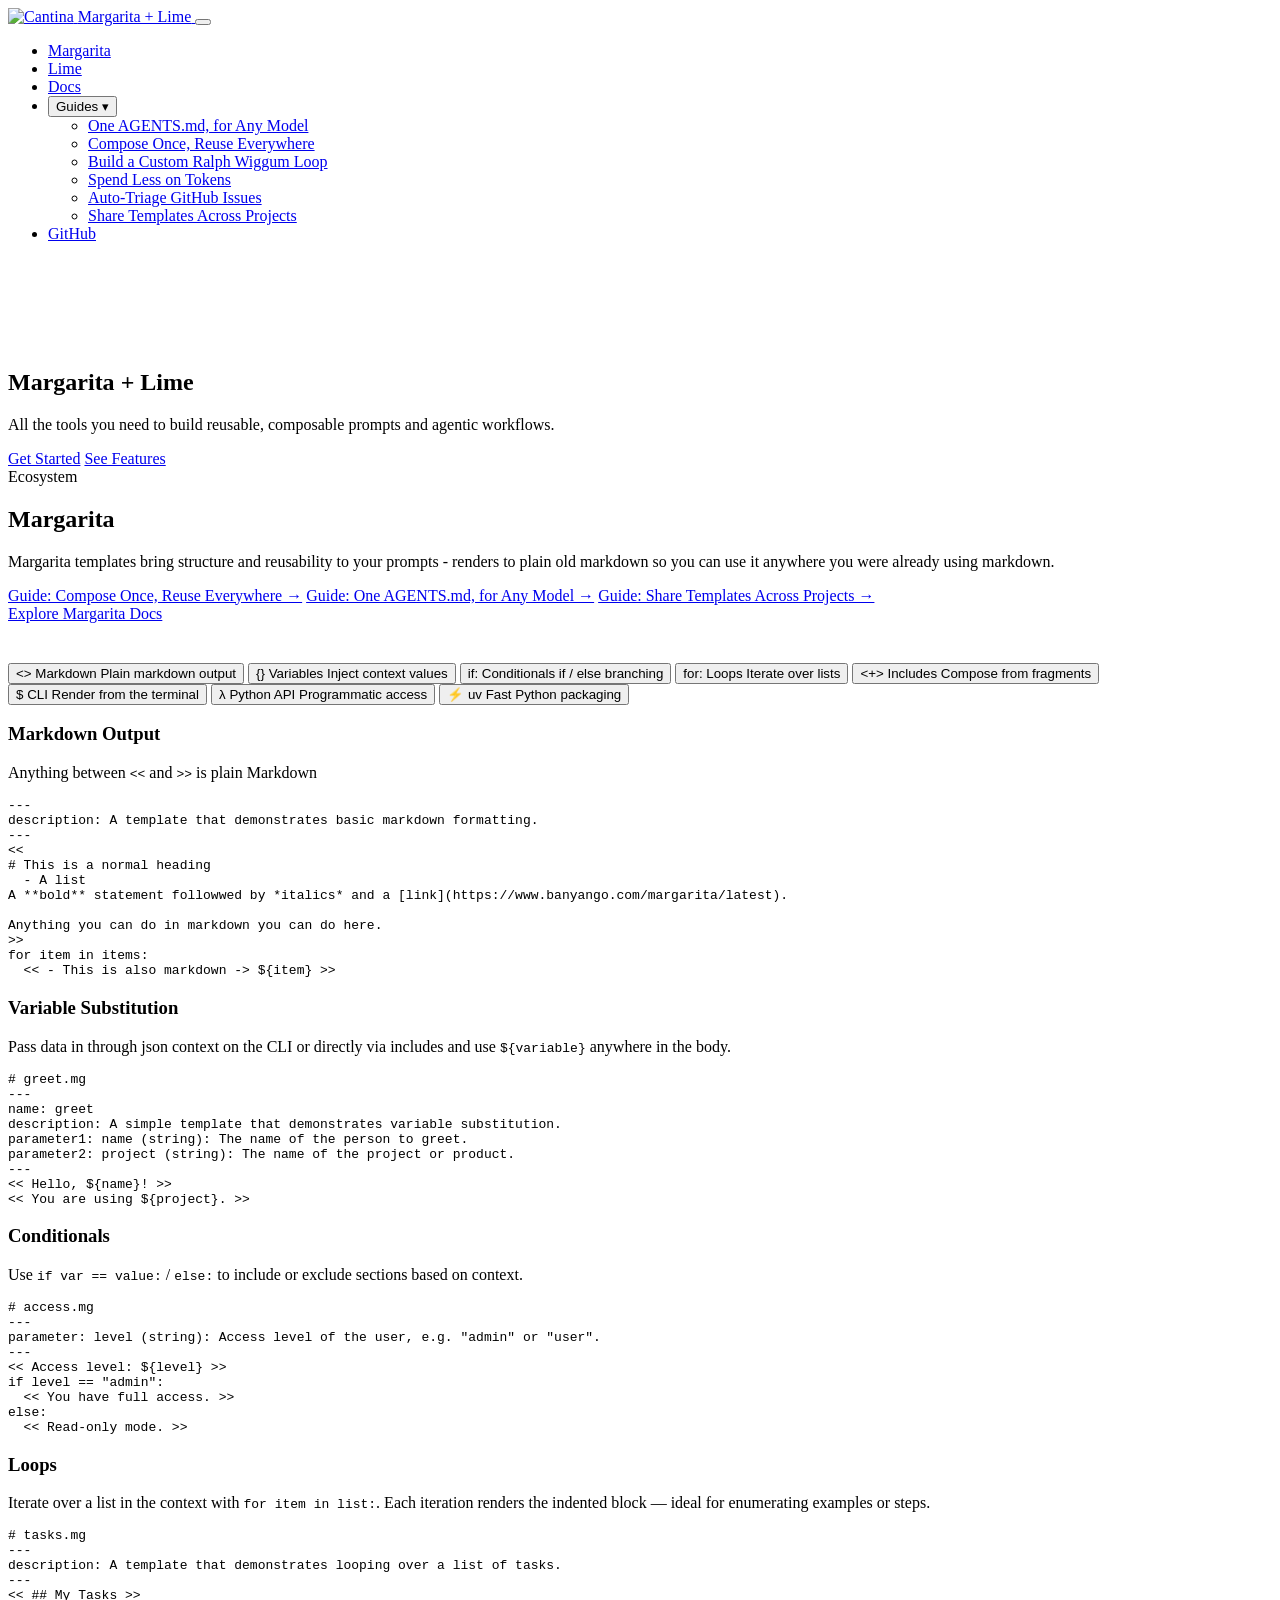
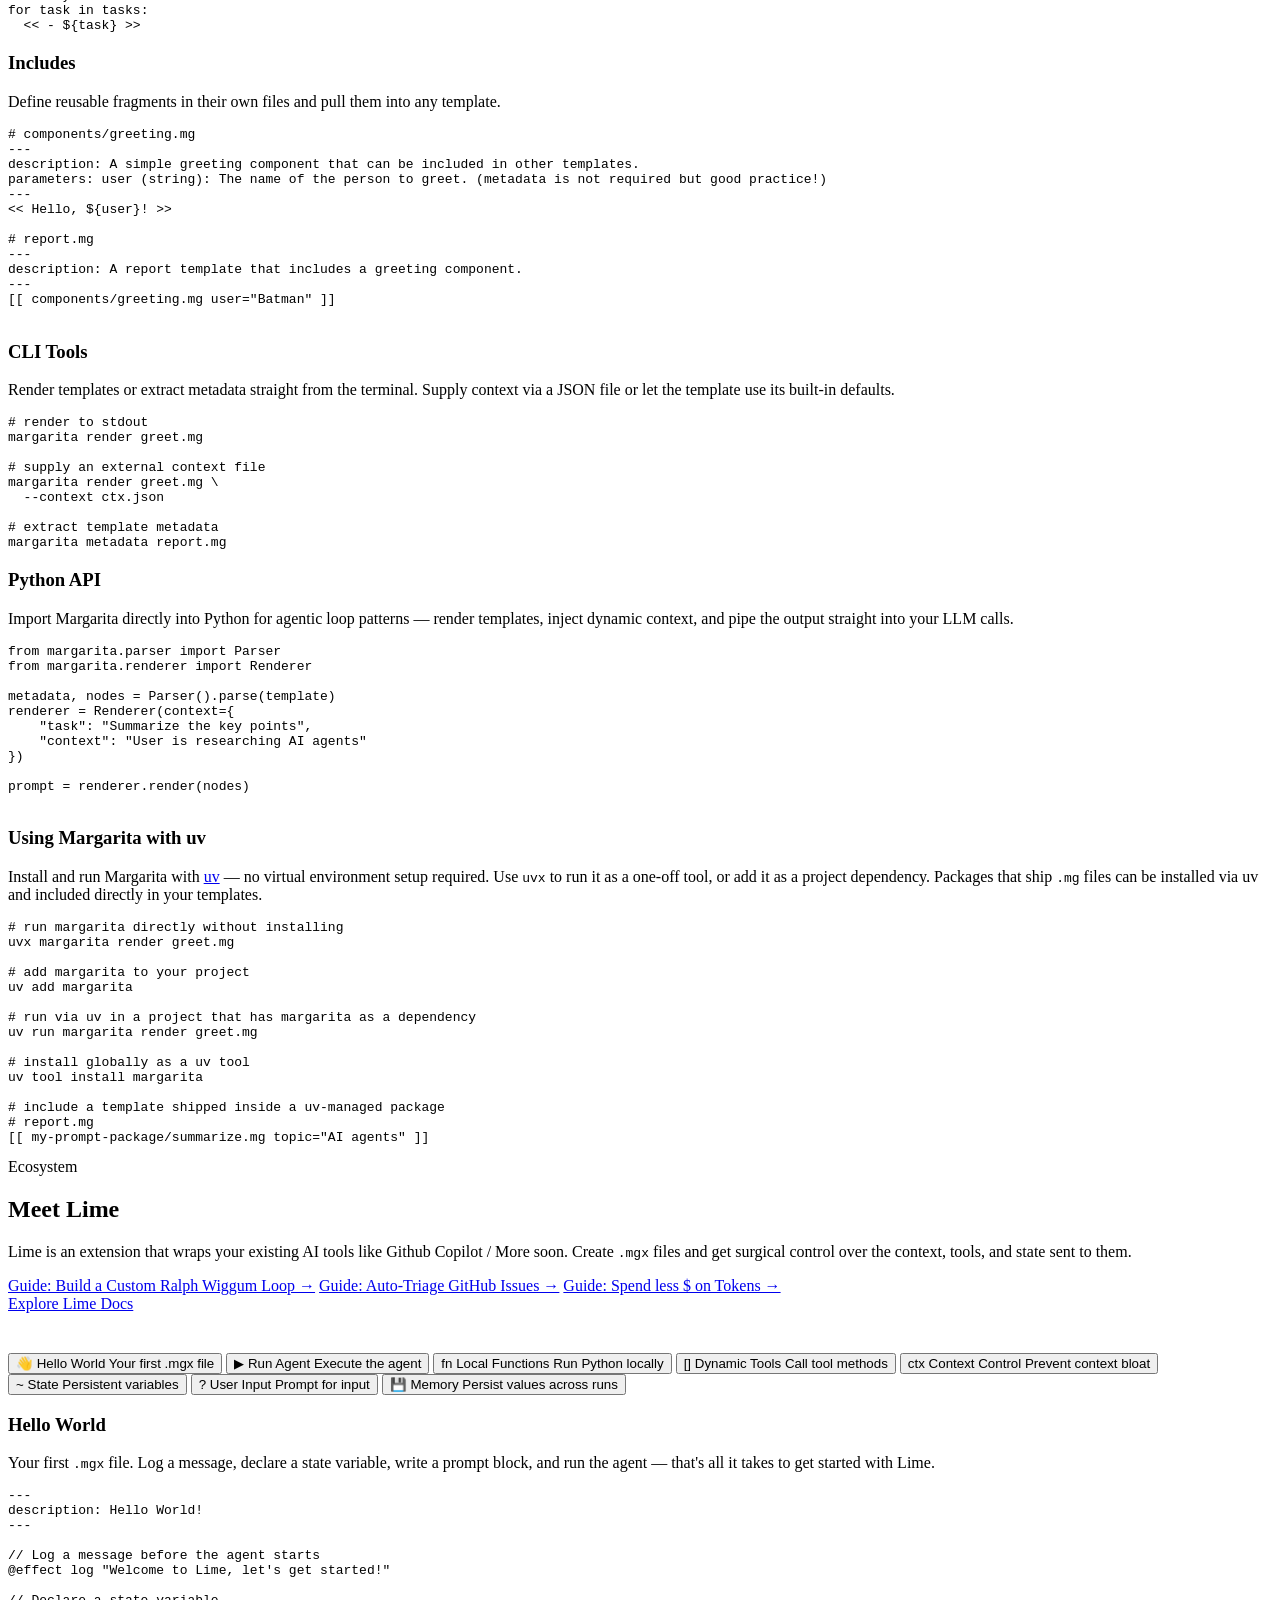
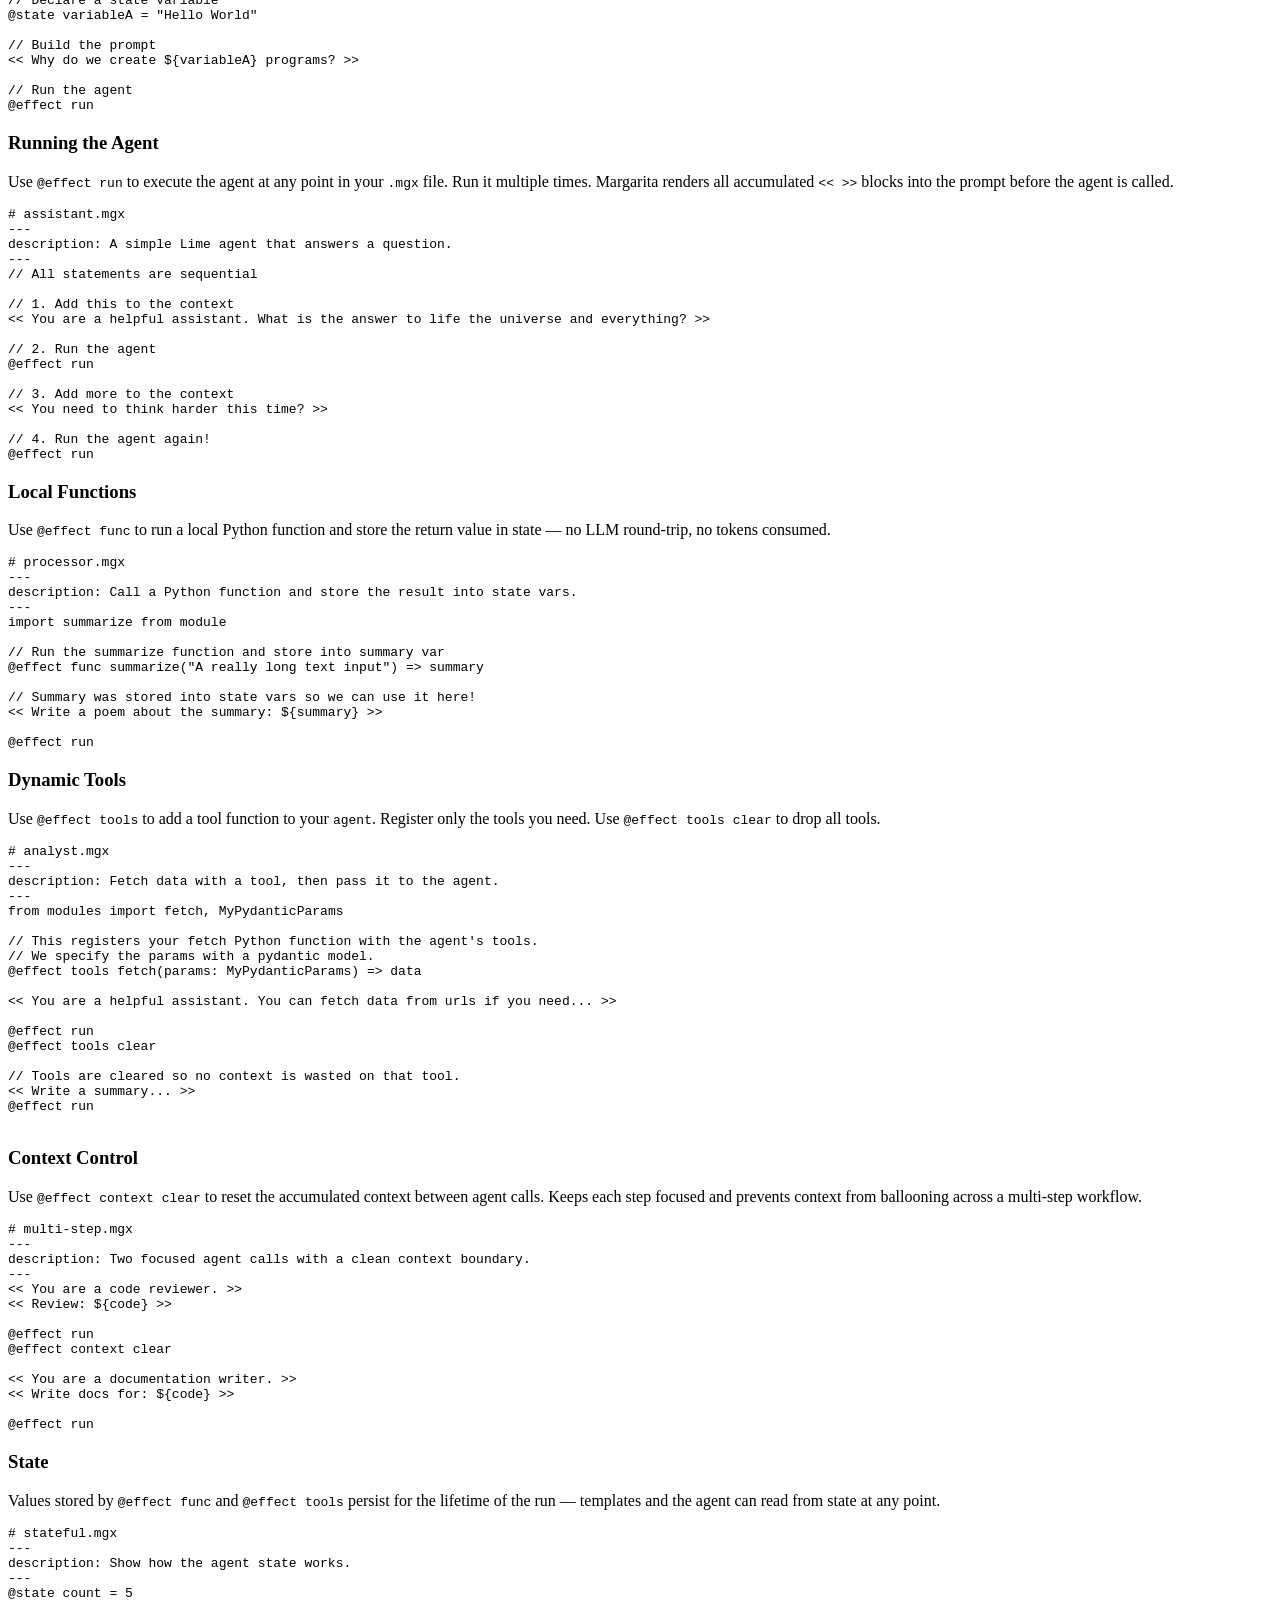
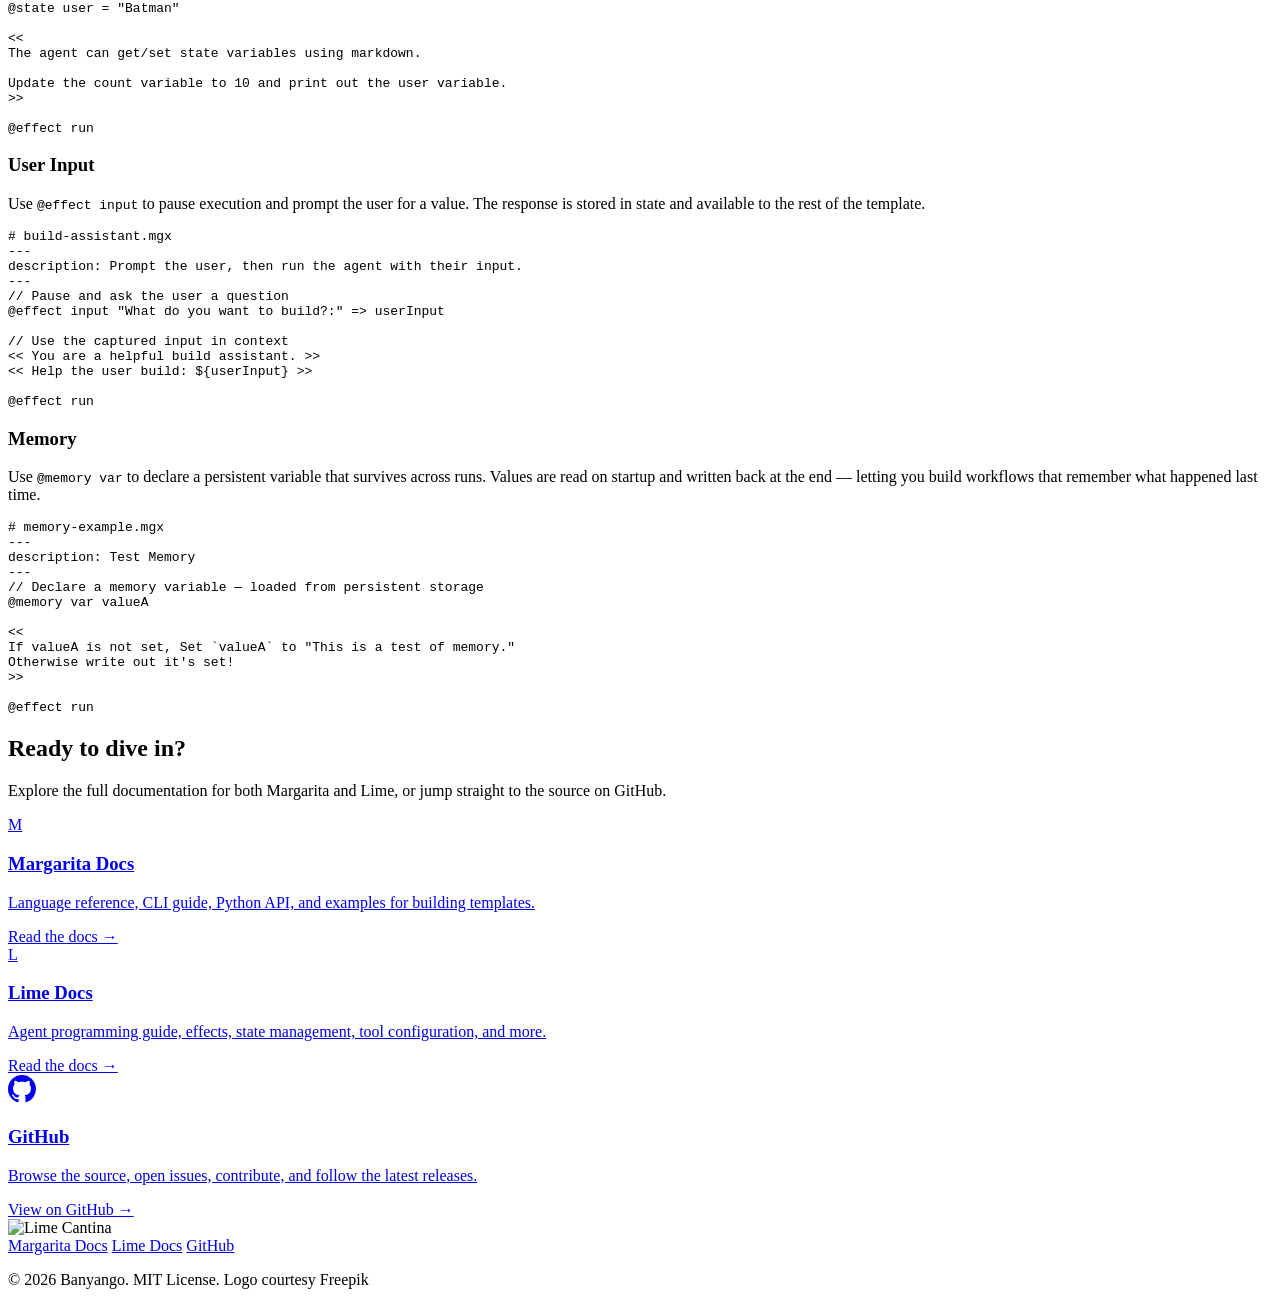
==== commit 11fb326c: "Updates" ====
--- a/index.html
+++ b/index.html
@@ -30,7 +30,7 @@
 
   <link rel="stylesheet" href="css/style.css">
   <link rel="stylesheet" href="https://cdn.jsdelivr.net/npm/asciinema-player@3/dist/bundle/asciinema-player.min.css">
-</head>
+<script defer src="./js/app.js"></script></head>
 
 <body>
 
@@ -63,6 +63,7 @@
           <li><a href="custom-ralph.html">Build a Custom Ralph Wiggum Loop</a></li>
           <li><a href="local-functions.html">Spend Less on Tokens</a></li>
           <li><a href="github-issue-summary.html">Auto-Triage GitHub Issues</a></li>
+          <li><a href="template-packages.html">Share Templates Across Projects</a></li>
         </ul>
       </li>
       <li>
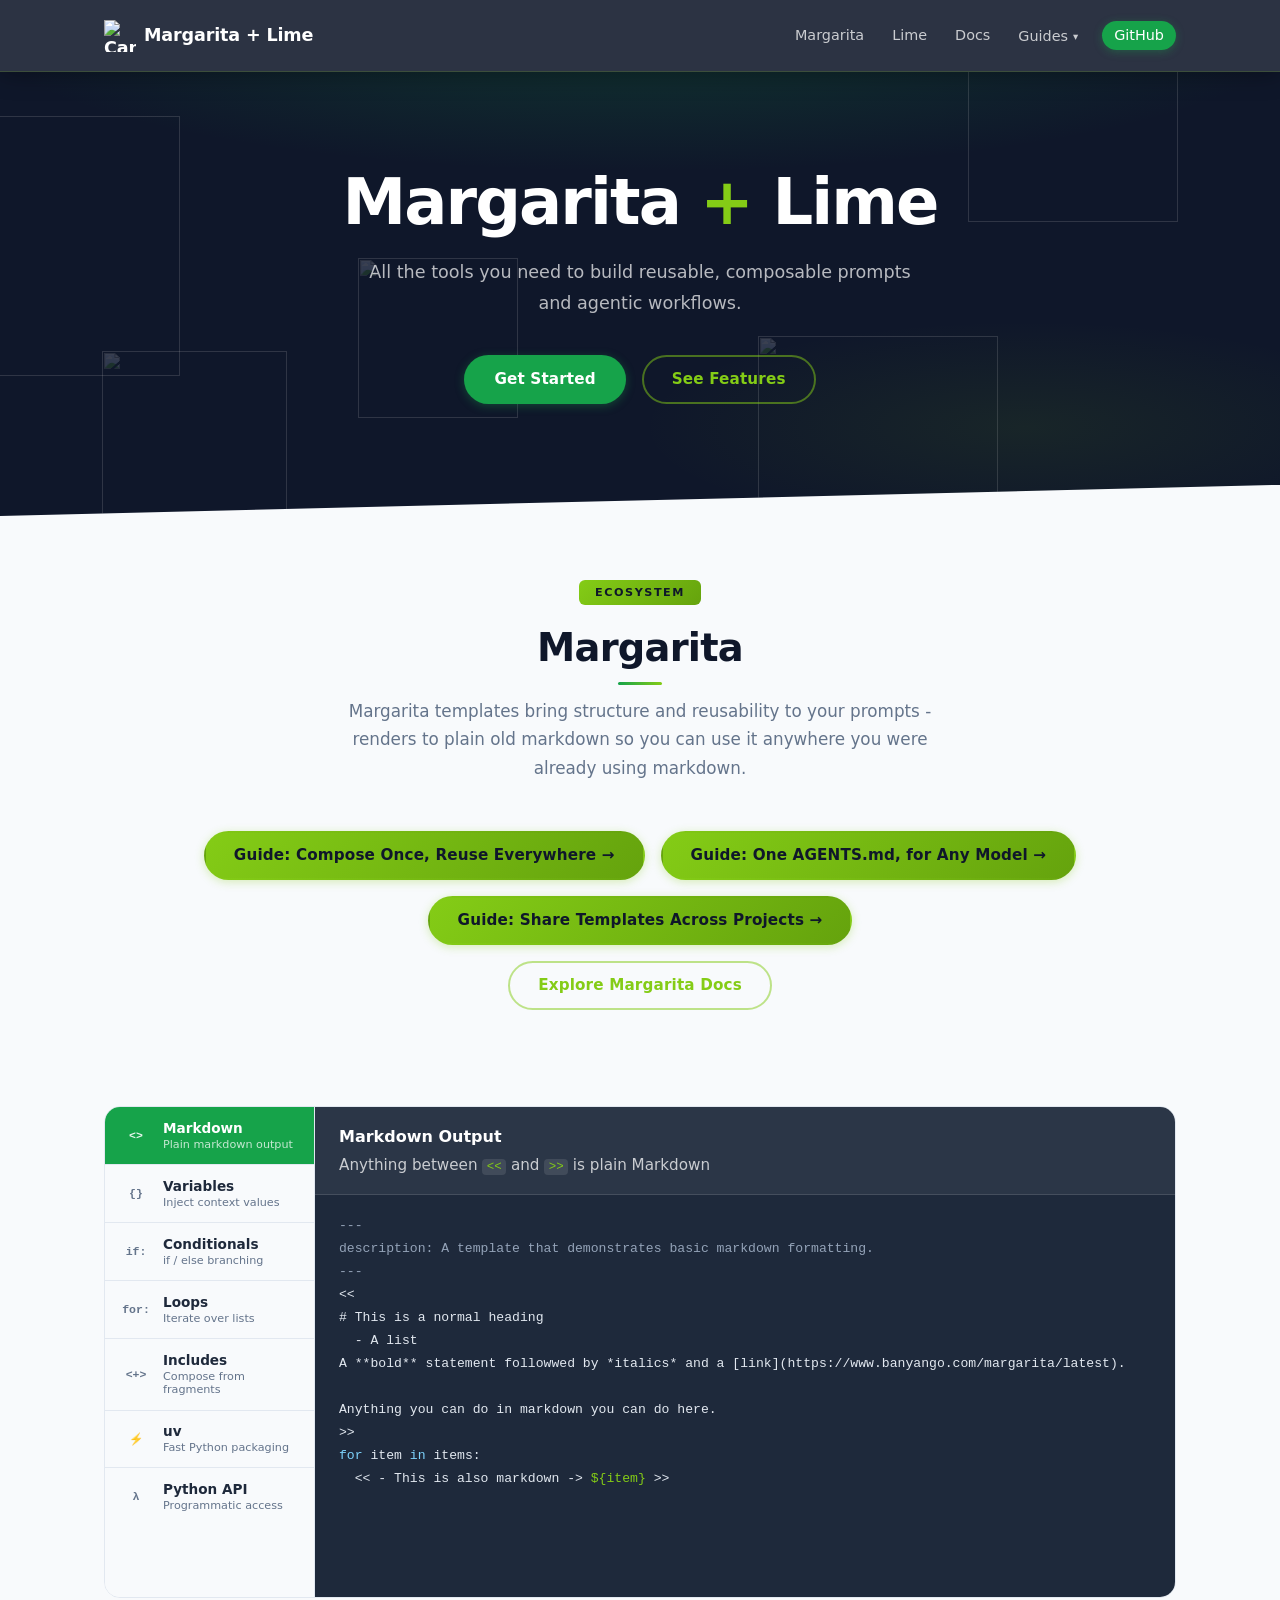
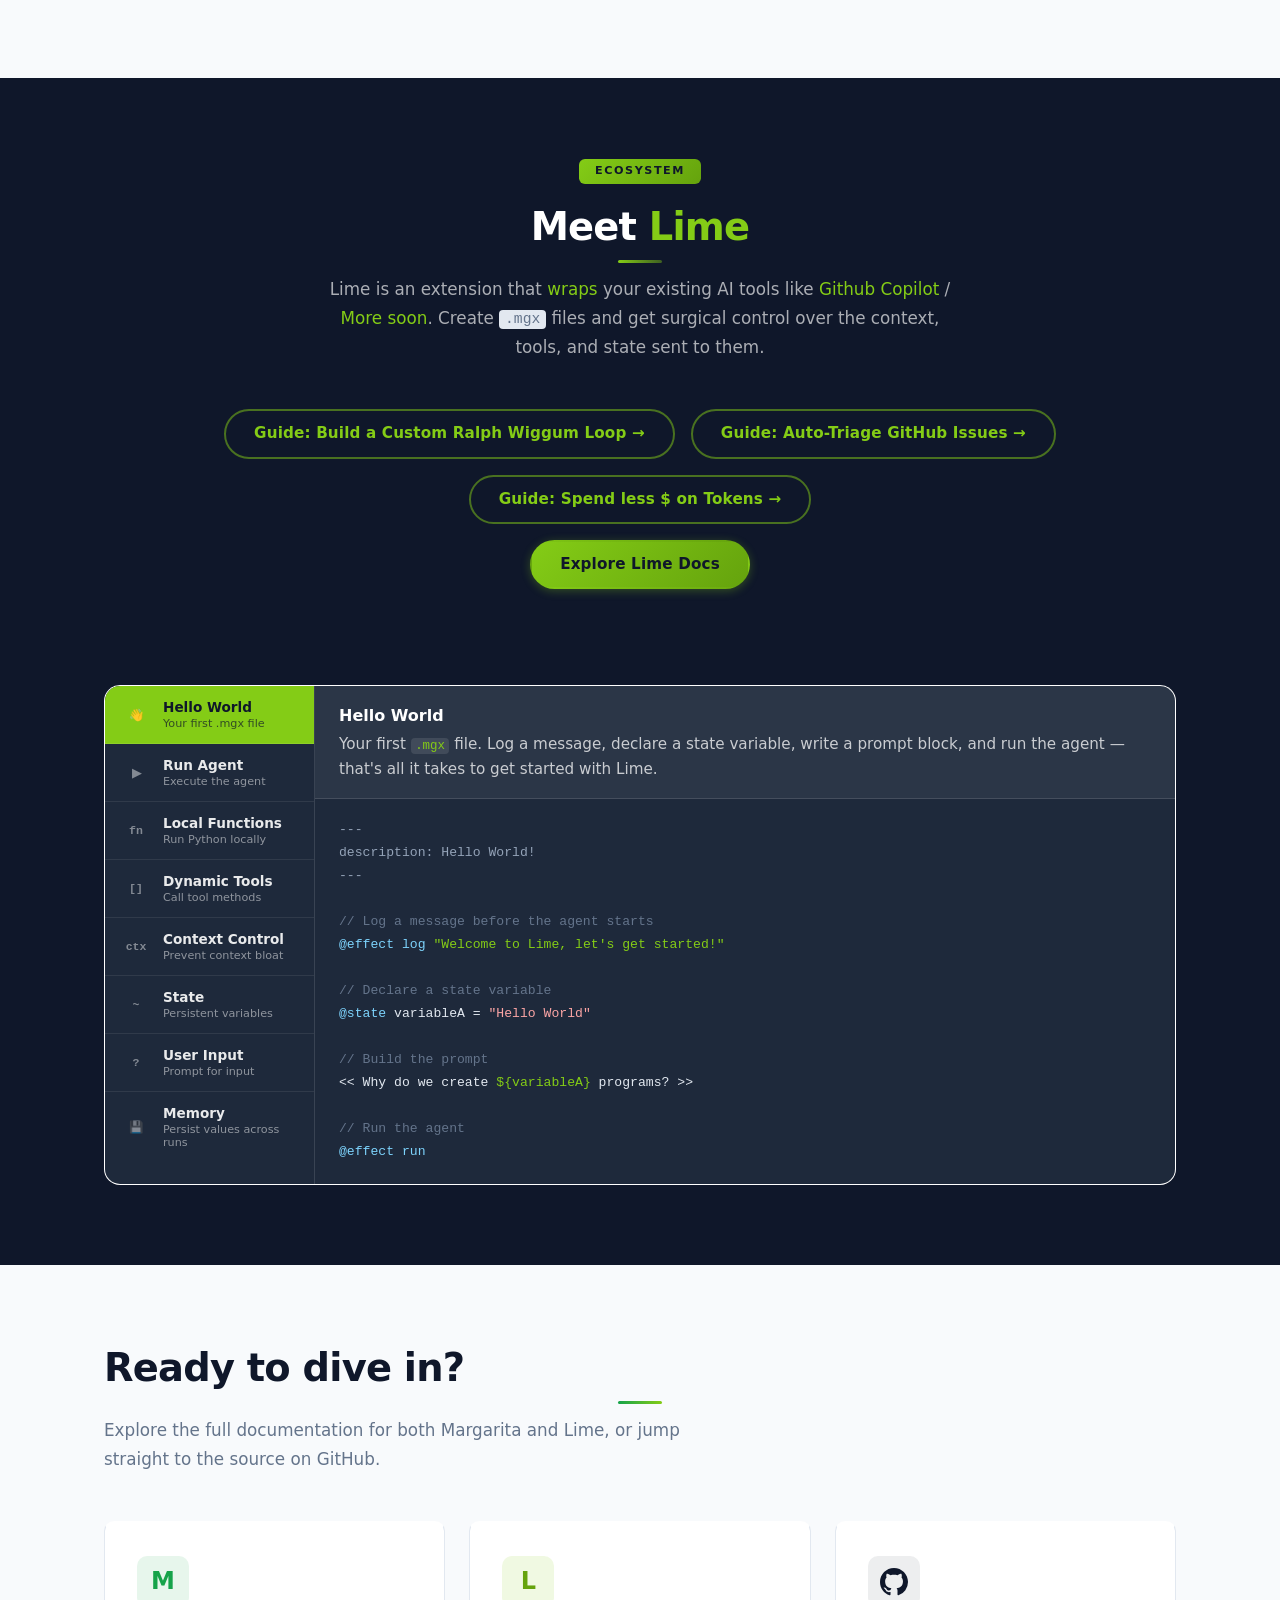
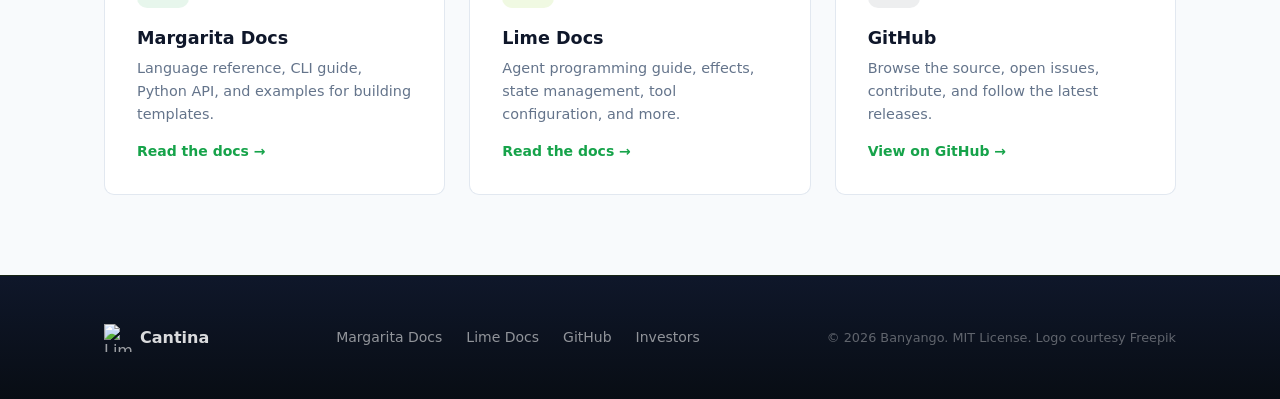
==== commit b40ba791: "Updates" ====
--- a/index.html
+++ b/index.html
@@ -77,11 +77,16 @@
 
 <!-- Hero -->
 <section class="hero" id="hero">
-  <div class="hero-lime-bg hero-lime-bg-1" aria-hidden="true"><img src="img/lime.svg" alt="" class="hero-lime-img"></div>
-  <div class="hero-lime-bg hero-lime-bg-2" aria-hidden="true"><img src="img/lime.svg" alt="" class="hero-lime-img"></div>
-  <div class="hero-lime-bg hero-lime-bg-3" aria-hidden="true"><img src="img/lime.svg" alt="" class="hero-lime-img"></div>
-  <div class="hero-lime-bg hero-lime-bg-4" aria-hidden="true"><img src="img/lime.svg" alt="" class="hero-lime-img"></div>
-  <div class="hero-lime-bg hero-lime-bg-5" aria-hidden="true"><img src="img/lime.svg" alt="" class="hero-lime-img"></div>
+  <div class="hero-lime-bg hero-lime-bg-1" aria-hidden="true"><img src="img/lime.svg" alt="" class="hero-lime-img">
+  </div>
+  <div class="hero-lime-bg hero-lime-bg-2" aria-hidden="true"><img src="img/lime.svg" alt="" class="hero-lime-img">
+  </div>
+  <div class="hero-lime-bg hero-lime-bg-3" aria-hidden="true"><img src="img/lime.svg" alt="" class="hero-lime-img">
+  </div>
+  <div class="hero-lime-bg hero-lime-bg-4" aria-hidden="true"><img src="img/lime.svg" alt="" class="hero-lime-img">
+  </div>
+  <div class="hero-lime-bg hero-lime-bg-5" aria-hidden="true"><img src="img/lime.svg" alt="" class="hero-lime-img">
+  </div>
   <div class="container">
     <h1 class="hero-heading">
       Margarita <span class="hero-accent">+</span> Lime
@@ -103,7 +108,8 @@
     <div class="margarita-intro">
       <div class="lime-badge">Ecosystem</div>
       <h2 class="section-heading">Margarita</h2>
-      <p class="section-sub">Margarita templates bring structure and reusability to your prompts - renders to plain old markdown so you can use it anywhere you were already using markdown.</p>
+      <p class="section-sub">Margarita templates bring structure and reusability to your prompts - renders to plain old
+        markdown so you can use it anywhere you were already using markdown.</p>
       <div class="hero-actions">
         <a href="components.html" class="btn btn-lime">Guide: Compose Once, Reuse Everywhere &rarr;</a>
         <a href="agents-md.html" class="btn btn-lime">Guide: One AGENTS.md, for Any Model &rarr;</a>
@@ -114,7 +120,8 @@
            rel="noopener noreferrer">Explore Margarita Docs</a>
       </div>
     </div>
-    <div id="margarita-demo-player" style="border-radius:8px;overflow:hidden;max-width:900px;margin:0 auto 2.5rem;"></div>
+    <div id="margarita-demo-player"
+         style="border-radius:8px;overflow:hidden;max-width:900px;margin:0 auto 2.5rem;"></div>
 
     <div class="feature-explorer">
 
@@ -164,11 +171,11 @@
             </span>
         </button>
 
-        <button class="feature-tab" role="tab" aria-selected="false" aria-controls="panel-cli" data-panel="cli">
-          <span class="ftab-icon">$</span>
-          <span class="ftab-text">
-              <span class="ftab-name">CLI</span>
-              <span class="ftab-desc">Render from the terminal</span>
+        <button class="feature-tab" role="tab" aria-selected="false" aria-controls="panel-uv" data-panel="uv">
+          <span class="ftab-icon">&#9889;</span>
+          <span class="ftab-text">
+              <span class="ftab-name">uv</span>
+              <span class="ftab-desc">Fast Python packaging</span>
             </span>
         </button>
 
@@ -177,14 +184,6 @@
           <span class="ftab-text">
               <span class="ftab-name">Python API</span>
               <span class="ftab-desc">Programmatic access</span>
-            </span>
-        </button>
-
-        <button class="feature-tab" role="tab" aria-selected="false" aria-controls="panel-uv" data-panel="uv">
-          <span class="ftab-icon">&#9889;</span>
-          <span class="ftab-text">
-              <span class="ftab-name">uv</span>
-              <span class="ftab-desc">Fast Python packaging</span>
             </span>
         </button>
 
@@ -214,7 +213,7 @@
         <div class="feature-panel" id="panel-variables" role="tabpanel">
           <div class="fpanel-header">
             <h3>Variable Substitution</h3>
-            <p>Pass data in through json context on the CLI or directly via includes and use
+            <p>Pass data into your templates using
               <code>${variable}</code> anywhere in the body.</p>
           </div>
           <pre class="fpanel-code"><code><span class="code-comment"># greet.mg</span>
@@ -249,8 +248,7 @@
         <div class="feature-panel" id="panel-loops" role="tabpanel">
           <div class="fpanel-header">
             <h3>Loops</h3>
-            <p>Iterate over a list in the context with <code>for item in list:</code>. Each iteration renders the
-              indented block — ideal for enumerating examples or steps.</p>
+            <p>Loop over data just like in your programming languages.</p>
           </div>
           <pre class="fpanel-code"><code><span class="code-comment"># tasks.mg</span>
 <span class="code-meta">---
@@ -264,7 +262,7 @@
         <div class="feature-panel" id="panel-includes" role="tabpanel">
           <div class="fpanel-header">
             <h3>Includes</h3>
-            <p>Define reusable fragments in their own files and pull them into any template.</p>
+            <p>React like composability with includes.</p>
           </div>
           <pre class="fpanel-code"><code><span class="code-comment"># components/greeting.mg</span>
 <span class="code-meta">---
@@ -279,23 +277,6 @@
 ---</span>
 <span class="code-var">[[ components/greeting.mg user="Batman" ]]</span>
             </code></pre>
-        </div>
-
-        <div class="feature-panel" id="panel-cli" role="tabpanel">
-          <div class="fpanel-header">
-            <h3>CLI Tools</h3>
-            <p>Render templates or extract metadata straight from the terminal. Supply context via a JSON file or let
-              the template use its built-in defaults.</p>
-          </div>
-          <pre class="fpanel-code"><code><span class="code-comment"># render to stdout</span>
-margarita render greet.mg
-
-<span class="code-comment"># supply an external context file</span>
-margarita render greet.mg \
-  --context ctx.json
-
-<span class="code-comment"># extract template metadata</span>
-margarita metadata report.mg</code></pre>
         </div>
 
         <div class="feature-panel" id="panel-python" role="tabpanel">
@@ -321,7 +302,8 @@
         <div class="feature-panel" id="panel-uv" role="tabpanel">
           <div class="fpanel-header">
             <h3>Using Margarita with uv</h3>
-            <p>Install and run Margarita with <a href="https://docs.astral.sh/uv/" target="_blank" rel="noopener noreferrer">uv</a> — no virtual environment setup required. Use <code>uvx</code> to run it as a one-off tool, or add it as a project dependency. Packages that ship <code>.mg</code> files can be installed via uv and included directly in your templates.</p>
+            <p> Use <code>uvx</code> to run it as a one-off tool, or add it as a project dependency. Packages
+              that ship <code>.mg</code> files can be used in includes.</p>
           </div>
           <pre class="fpanel-code"><code><span class="code-comment"># run margarita directly without installing</span>
 uvx margarita render greet.mg
@@ -353,8 +335,10 @@
       <div class="lime-badge">Ecosystem</div>
       <h2 class="section-heading">Meet <span class="lime-accent">Lime</span></h2>
       <p class="section-sub">
-        Lime is an extension that <span class="lime-accent">wraps</span> your existing AI tools like <span class="lime-accent">Github Copilot</span> / <span class="lime-accent">More soon</span>.
-        Create <code class="code-comment">.mgx</code> files and get surgical control over the context, tools, and state sent to them.
+        Lime is an extension that <span class="lime-accent">wraps</span> your existing AI tools like <span
+        class="lime-accent">Github Copilot</span> / <span class="lime-accent">More soon</span>.
+        Create <code class="code-comment">.mgx</code> files and get surgical control over the context, tools, and state
+        sent to them.
       </p>
       <div class="hero-actions">
         <a href="custom-ralph.html" class="btn btn-ghost">Guide: Build a Custom Ralph Wiggum Loop &rarr;</a>
@@ -362,7 +346,8 @@
         <a href="local-functions.html" class="btn btn-ghost">Guide: Spend less $ on Tokens &rarr;</a>
       </div>
       <div class="hero-explore">
-        <a href="https://www.banyango.com/Lime/latest/" class="btn btn-lime" target="_blank" rel="noopener noreferrer">Explore Lime Docs</a>
+        <a href="https://www.banyango.com/Lime/latest/" class="btn btn-lime" target="_blank" rel="noopener noreferrer">Explore
+          Lime Docs</a>
       </div>
     </div>
 
@@ -450,7 +435,8 @@
         <div class="feature-panel is-active" id="panel-lime-helloworld" role="tabpanel">
           <div class="fpanel-header">
             <h3>Hello World</h3>
-            <p>Your first <code>.mgx</code> file. Log a message, declare a state variable, write a prompt block, and run the agent — that's all it takes to get started with Lime.</p>
+            <p>Your first <code>.mgx</code> file. Log a message, declare a state variable, write a prompt block, and run
+              the agent — that's all it takes to get started with Lime.</p>
           </div>
           <pre class="fpanel-code"><code><span class="code-meta">---
 description: Hello World!
@@ -472,7 +458,8 @@
         <div class="feature-panel" id="panel-lime-run" role="tabpanel">
           <div class="fpanel-header">
             <h3>Running the Agent</h3>
-            <p>Use <code>@effect run</code> to execute the agent at any point in your <code>.mgx</code> file. Run it multiple times. Margarita
+            <p>Use <code>@effect run</code> to execute the agent at any point in your <code>.mgx</code> file. Run it
+              multiple times. Margarita
               renders all accumulated
               <code>&lt;&lt; &gt;&gt;</code> blocks into the prompt before the agent is called.</p>
           </div>
@@ -493,8 +480,9 @@
 
 <span class="code-comment">// 4. Run the agent again!</span>
 <span class="code-keyword">@effect run</span></code>
-</pre></div>
-<div class="feature-panel" id="panel-lime-func" role="tabpanel">
+</pre>
+        </div>
+        <div class="feature-panel" id="panel-lime-func" role="tabpanel">
           <div class="fpanel-header">
             <h3>Local Functions</h3>
             <p>Use <code>@effect func</code> to run a local Python function and store the return value in state — no LLM
@@ -519,7 +507,8 @@
         <div class="feature-panel" id="panel-lime-tools" role="tabpanel">
           <div class="fpanel-header">
             <h3>Dynamic Tools</h3>
-            <p>Use <code>@effect tools</code> to add a tool function to your <code>agent</code>. Register only the tools you need. Use <code>@effect tools clear</code> to drop all tools.</p>
+            <p>Use <code>@effect tools</code> to add a tool function to your <code>agent</code>. Register only the tools
+              you need. Use <code>@effect tools clear</code> to drop all tools.</p>
           </div>
           <pre class="fpanel-code"><code><span class="code-comment"># analyst.mgx</span>
 <span class="code-meta">---
@@ -599,7 +588,8 @@
 description: Prompt the user, then run the agent with their input.
 ---</span>
 <span class="code-comment">// Pause and ask the user a question</span>
-<span class="code-keyword">@effect input</span> <span class="code-var">"What do you want to build?:"</span> <span class="code-keyword">=&gt;</span> userInput
+<span class="code-keyword">@effect input</span> <span class="code-var">"What do you want to build?:"</span> <span
+              class="code-keyword">=&gt;</span> userInput
 
 <span class="code-comment">// Use the captured input in context</span>
 &lt;&lt; You are a helpful build assistant. &gt;&gt;
@@ -612,7 +602,8 @@
           <div class="fpanel-header">
             <h3>Memory</h3>
             <p>Use <code>@memory var</code> to declare a persistent variable that survives across runs. Values are
-              read on startup and written back at the end — letting you build workflows that remember what happened last time.</p>
+              read on startup and written back at the end — letting you build workflows that remember what happened last
+              time.</p>
           </div>
           <pre class="fpanel-code"><code><span class="code-comment"># memory-example.mgx</span>
 <span class="code-meta">---
@@ -685,6 +676,7 @@
           Docs</a>
         <a href="https://www.banyango.com/Lime/latest/" target="_blank" rel="noopener noreferrer">Lime Docs</a>
         <a href="https://github.com/banyango/margarita" target="_blank" rel="noopener noreferrer">GitHub</a>
+        <a href="mailto:kyle@banyango.com">Investors</a>
       </nav>
       <p class="footer-copy">&copy; 2026 Banyango. MIT License. Logo courtesy Freepik</p>
     </div>
--- a/css/style.css
+++ b/css/style.css
@@ -0,0 +1,2015 @@
+/*! HTML5 Boilerplate v9.0.1 | MIT License | https://html5boilerplate.com/ */
+
+/* main.css 3.0.0 | MIT License | https://github.com/h5bp/main.css#readme */
+/*
+ * What follows is the result of much research on cross-browser styling.
+ * Credit left inline and big thanks to Nicolas Gallagher, Jonathan Neal,
+ * Kroc Camen, and the H5BP dev community and team.
+ */
+
+/* ==========================================================================
+   Base styles: opinionated defaults
+   ========================================================================== */
+
+html {
+  color: #222;
+  font-size: 1em;
+  line-height: 1.4;
+}
+
+/*
+ * Remove text-shadow in selection highlight:
+ * https://twitter.com/miketaylr/status/12228805301
+ *
+ * Customize the background color to match your design.
+ */
+
+::-moz-selection {
+  background: #b3d4fc;
+  text-shadow: none;
+}
+
+::selection {
+  background: #b3d4fc;
+  text-shadow: none;
+}
+
+/*
+ * A better looking default horizontal rule
+ */
+
+hr {
+  display: block;
+  height: 1px;
+  border: 0;
+  border-top: 1px solid #ccc;
+  margin: 1em 0;
+  padding: 0;
+}
+
+/*
+ * Remove the gap between audio, canvas, iframes,
+ * images, videos and the bottom of their containers:
+ * https://github.com/h5bp/html5-boilerplate/issues/440
+ */
+
+audio,
+canvas,
+iframe,
+img,
+svg,
+video {
+  vertical-align: middle;
+}
+
+/*
+ * Remove default fieldset styles.
+ */
+
+fieldset {
+  border: 0;
+  margin: 0;
+  padding: 0;
+}
+
+/*
+ * Allow only vertical resizing of textareas.
+ */
+
+textarea {
+  resize: vertical;
+}
+
+/* ==========================================================================
+   Author's custom styles
+   ========================================================================== */
+
+/* ------------------------------------------------------------------
+   CSS Custom Properties
+   ------------------------------------------------------------------ */
+
+:root {
+  --color-primary:     #16A34A;
+  --color-primary-dark:#14532D;
+  --color-accent:      #84CC16;
+  --color-accent-dark: #65A30D;
+  --color-dark:        #0F172A;
+  --color-dark-2:      #1E293B;
+  --color-surface:     #F8FAFC;
+  --color-surface-2:   #ffffff;
+  --color-text:        #1E293B;
+  --color-text-muted:  #64748B;
+  --color-border:      #E2E8F0;
+  --color-code-bg:     #1E293B;
+  --color-code-text:   #E2E8F0;
+
+  --font-body: 'Roboto', system-ui, sans-serif;
+  --font-mono: 'JetBrains Mono', 'Fira Code', monospace;
+
+  --radius-sm: 6px;
+  --radius-md: 10px;
+  --radius-lg: 16px;
+
+  --shadow-card: 0 2px 12px rgba(0, 0, 0, 0.08);
+  --shadow-hover: 0 8px 28px rgba(0, 0, 0, 0.14);
+
+  --nav-height: 72px;
+  --container-max: 1120px;
+  --container-pad: 1.5rem;
+}
+
+/* ------------------------------------------------------------------
+   Base / Reset
+   ------------------------------------------------------------------ */
+
+*, *::before, *::after {
+  box-sizing: border-box;
+}
+
+body {
+  font-family: var(--font-body);
+  color: var(--color-text);
+  background: var(--color-surface-2);
+  margin: 0;
+  -webkit-font-smoothing: antialiased;
+}
+
+h1, h2, h3, h4 {
+  margin-top: 0;
+  line-height: 1.2;
+  font-weight: 700;
+}
+
+p {
+  margin-top: 0;
+  line-height: 1.7;
+}
+
+a {
+  color: var(--color-primary);
+  text-decoration: none;
+}
+
+a:hover {
+  text-decoration: underline;
+}
+
+code {
+  font-family: var(--font-mono);
+  background: var(--color-border);
+  border-radius: 4px;
+  padding: 0.1em 0.4em;
+  font-size: 0.875em;
+}
+
+/* ------------------------------------------------------------------
+   Layout Utilities
+   ------------------------------------------------------------------ */
+
+.container {
+  max-width: var(--container-max);
+  margin-left: auto;
+  margin-right: auto;
+  padding-left: var(--container-pad);
+  padding-right: var(--container-pad);
+}
+
+.section-heading {
+  font-size: clamp(1.6rem, 3vw, 2.4rem);
+  color: var(--color-dark);
+  margin-bottom: 0.75rem;
+  letter-spacing: -0.02em;
+}
+
+.section-heading::after {
+  content: '';
+  display: block;
+  width: 44px;
+  height: 3px;
+  background: linear-gradient(90deg, var(--color-primary), var(--color-accent));
+  border-radius: 2px;
+  margin: 0.65rem auto 0;
+}
+
+.section-sub {
+  font-size: 1.05rem;
+  color: var(--color-text-muted);
+  max-width: 640px;
+  margin-bottom: 3rem;
+}
+
+/* ------------------------------------------------------------------
+   Buttons
+   ------------------------------------------------------------------ */
+
+.btn {
+  display: inline-flex;
+  align-items: center;
+  gap: 0.4rem;
+  padding: 0.75rem 1.75rem;
+  border-radius: 999px;
+  font-family: var(--font-body);
+  font-size: 0.95rem;
+  font-weight: 600;
+  cursor: pointer;
+  text-decoration: none;
+  transition: background 0.18s, color 0.18s, box-shadow 0.2s, transform 0.12s, border-color 0.18s;
+  border: 2px solid transparent;
+  letter-spacing: 0.01em;
+}
+
+.btn:hover {
+  text-decoration: none;
+  transform: translateY(-2px);
+  box-shadow: 0 6px 20px rgba(0, 0, 0, 0.2);
+}
+
+.btn-primary {
+  background: var(--color-primary);
+  color: #fff;
+  border-color: transparent;
+  box-shadow: 0 2px 10px rgba(22, 163, 74, 0.35);
+}
+
+.btn-primary:hover {
+  background: var(--color-primary-dark);
+  box-shadow: 0 6px 20px rgba(22, 163, 74, 0.45);
+}
+
+.btn-ghost {
+  background: transparent;
+  color: var(--color-accent);
+  border-color: rgba(132, 204, 22, 0.5);
+}
+
+.btn-ghost:hover {
+  background: rgba(132, 204, 22, 0.1);
+  color: var(--color-accent);
+  border-color: var(--color-accent);
+}
+
+.btn-lime {
+  background: linear-gradient(135deg, var(--color-accent) 0%, var(--color-accent-dark) 100%);
+  color: var(--color-dark);
+  border-color: transparent;
+  font-weight: 700;
+  box-shadow: 0 2px 10px rgba(132, 204, 22, 0.3);
+}
+
+.btn-lime:hover {
+  background: linear-gradient(135deg, #94d820 0%, var(--color-accent) 100%);
+  box-shadow: 0 6px 20px rgba(132, 204, 22, 0.4);
+}
+
+/* ------------------------------------------------------------------
+   Navigation
+   ------------------------------------------------------------------ */
+
+.site-nav {
+  position: sticky;
+  top: 0;
+  z-index: 100;
+  height: var(--nav-height);
+  background: rgba(15, 23, 42, 0.88);
+  backdrop-filter: blur(16px);
+  -webkit-backdrop-filter: blur(16px);
+  border-bottom: 1px solid rgba(132, 204, 22, 0.18);
+  box-shadow: 0 2px 24px rgba(0, 0, 0, 0.35);
+}
+
+.nav-inner {
+  display: flex;
+  align-items: center;
+  justify-content: space-between;
+  height: 100%;
+  max-width: var(--container-max);
+  margin: auto;
+  padding: 0 var(--container-pad);
+}
+
+.nav-logo {
+  display: flex;
+  align-items: center;
+  gap: 0.5rem;
+  text-decoration: none;
+  color: #fff;
+  font-weight: 700;
+  font-size: 1.1rem;
+  letter-spacing: -0.01em;
+}
+
+.nav-logo:hover {
+  text-decoration: none;
+  color: var(--color-accent);
+}
+
+.nav-logo-img {
+  width: 32px;
+  height: 32px;
+  flex-shrink: 0;
+}
+
+.nav-links {
+  display: flex;
+  align-items: center;
+  gap: 0.25rem;
+  list-style: none;
+  margin: 0;
+  padding: 0;
+}
+
+.nav-links a {
+  color: rgba(255, 255, 255, 0.75);
+  text-decoration: none;
+  padding: 0.4rem 0.75rem;
+  border-radius: var(--radius-sm);
+  font-size: 0.9rem;
+  font-weight: 500;
+  transition: color 0.15s, background 0.15s;
+}
+
+.nav-links a:hover {
+  color: #fff;
+  background: rgba(255, 255, 255, 0.08);
+  text-decoration: none;
+}
+
+.nav-cta {
+  background: var(--color-primary) !important;
+  color: #fff !important;
+  margin-left: 0.5rem;
+  border-radius: 999px !important;
+  box-shadow: 0 2px 8px rgba(22, 163, 74, 0.35);
+}
+
+.nav-cta:hover {
+  background: var(--color-primary-dark) !important;
+  box-shadow: 0 4px 14px rgba(22, 163, 74, 0.45);
+}
+
+/* Nav Dropdown */
+
+.nav-dropdown {
+  position: relative;
+}
+
+.nav-dropdown-toggle {
+  display: flex;
+  align-items: center;
+  gap: 0.3rem;
+  color: rgba(255, 255, 255, 0.75);
+  background: none;
+  border: none;
+  padding: 0.4rem 0.75rem;
+  border-radius: var(--radius-sm);
+  font-family: var(--font-body);
+  font-size: 0.9rem;
+  font-weight: 500;
+  cursor: pointer;
+  transition: color 0.15s, background 0.15s;
+}
+
+.nav-dropdown-toggle:hover,
+.nav-dropdown:hover .nav-dropdown-toggle {
+  color: #fff;
+  background: rgba(255, 255, 255, 0.08);
+}
+
+.nav-dropdown-arrow {
+  font-size: 0.65rem;
+  display: inline-block;
+  transition: transform 0.2s;
+}
+
+.nav-dropdown.open .nav-dropdown-arrow {
+  transform: rotate(180deg);
+}
+
+.nav-dropdown-menu {
+  display: none;
+  position: absolute;
+  top: 100%;
+  right: 0;
+  min-width: 240px;
+  background: var(--color-dark-2);
+  border: 1px solid rgba(255, 255, 255, 0.1);
+  border-radius: var(--radius-md);
+  box-shadow: 0 8px 24px rgba(0, 0, 0, 0.35);
+  padding: 0.5rem 0 0.4rem;
+  list-style: none;
+  margin: 0;
+  z-index: 200;
+}
+
+.nav-dropdown:hover .nav-dropdown-menu,
+.nav-dropdown.open .nav-dropdown-menu {
+  display: block;
+}
+
+.nav-dropdown-menu li a {
+  display: block;
+  padding: 0.6rem 1rem;
+  color: rgba(255, 255, 255, 0.75);
+  font-size: 0.875rem;
+  font-weight: 500;
+  text-decoration: none;
+  transition: background 0.15s, color 0.15s;
+}
+
+.nav-dropdown-menu li a:hover {
+  background: rgba(255, 255, 255, 0.08);
+  color: #fff;
+  text-decoration: none;
+}
+
+.nav-hamburger {
+  display: none;
+  flex-direction: column;
+  justify-content: space-between;
+  width: 24px;
+  height: 18px;
+  background: none;
+  border: none;
+  cursor: pointer;
+  padding: 0;
+}
+
+.nav-hamburger span {
+  display: block;
+  width: 100%;
+  height: 2px;
+  background: rgba(255, 255, 255, 0.85);
+  border-radius: 2px;
+  transition: transform 0.2s, opacity 0.2s;
+}
+
+/* ------------------------------------------------------------------
+   Hero
+   ------------------------------------------------------------------ */
+
+.hero {
+  position: relative;
+  overflow: hidden;
+  background:
+    radial-gradient(ellipse 80% 50% at 50% -10%, rgba(22, 163, 74, 0.22) 0%, transparent 65%),
+    radial-gradient(ellipse 50% 40% at 80% 80%, rgba(132, 204, 22, 0.08) 0%, transparent 60%),
+    var(--color-dark);
+  color: #fff;
+  padding: 6rem 0 7rem;
+  text-align: center;
+  clip-path: polygon(0 0, 100% 0, 100% 93%, 0 100%);
+  margin-bottom: -3rem;
+}
+
+.hero .container {
+  position: relative;
+  z-index: 1;
+}
+
+/* Lime background illustrations */
+.hero-lime-bg {
+  position: absolute;
+  pointer-events: none;
+  z-index: 0;
+}
+
+.hero-lime-img {
+  display: block;
+  opacity: 0.18;
+  filter: drop-shadow(0 0 60px rgba(132, 204, 22, 0.5));
+}
+
+/* Individual positions */
+.hero-lime-bg-1 { top: 10%;    left: -80px;  }
+.hero-lime-bg-2 { top: -60px;  right: 8%;    }
+.hero-lime-bg-3 { bottom: -60px; right: 22%; }
+.hero-lime-bg-4 { top: 42%;   left: 28%;    }
+.hero-lime-bg-5 { bottom: -20px; left: 8%;  }
+
+/* Individual sizes and animations */
+.hero-lime-bg-1 .hero-lime-img { width: 260px; height: 260px; animation: lime-a 40s ease-in-out -6s  infinite; }
+.hero-lime-bg-2 .hero-lime-img { width: 210px; height: 210px; animation: lime-b 34s ease-in-out -18s infinite; }
+.hero-lime-bg-3 .hero-lime-img { width: 240px; height: 240px; animation: lime-c 46s ease-in-out -28s infinite; }
+.hero-lime-bg-4 .hero-lime-img { width: 160px; height: 160px; animation: lime-d 38s ease-in-out -10s infinite; }
+.hero-lime-bg-5 .hero-lime-img { width: 185px; height: 185px; animation: lime-e 42s ease-in-out -34s infinite; }
+
+@keyframes lime-a {
+  0%   { transform: translate(0px,   0px)   rotate(-4deg); }
+  20%  { transform: translate(90px,  -70px) rotate(7deg);  }
+  40%  { transform: translate(40px,  100px) rotate(-15deg); }
+  65%  { transform: translate(130px, 50px)  rotate(19deg);  }
+  82%  { transform: translate(55px,  -85px) rotate(-3deg); }
+  100% { transform: translate(0px,   0px)   rotate(-4deg); }
+}
+
+@keyframes lime-b {
+  0%   { transform: translate(0px,    0px)   rotate(5deg);  }
+  22%  { transform: translate(-90px,  80px)  rotate(-8deg); }
+  48%  { transform: translate(-45px,  -65px) rotate(14deg);  }
+  72%  { transform: translate(-115px, 35px)  rotate(-7deg); }
+  100% { transform: translate(0px,    0px)   rotate(5deg);  }
+}
+
+@keyframes lime-c {
+  0%   { transform: translate(0px,    0px)   rotate(-6deg); }
+  28%  { transform: translate(-95px,  -75px) rotate(15deg);  }
+  52%  { transform: translate(-55px,  90px)  rotate(-9deg); }
+  78%  { transform: translate(-140px, 35px)  rotate(14deg);  }
+  100% { transform: translate(0px,    0px)   rotate(-6deg); }
+}
+
+@keyframes lime-d {
+  0%   { transform: translate(0px,   0px)   rotate(3deg);  }
+  18%  { transform: translate(65px,  -55px) rotate(-7deg); }
+  44%  { transform: translate(-75px, 65px)  rotate(18deg);  }
+  68%  { transform: translate(45px,  85px)  rotate(-5deg); }
+  88%  { transform: translate(-40px, -45px) rotate(16deg);  }
+  100% { transform: translate(0px,   0px)   rotate(3deg);  }
+}
+
+@keyframes lime-e {
+  0%   { transform: translate(0px,    0px)   rotate(-5deg); }
+  32%  { transform: translate(85px,   -75px) rotate(6deg);  }
+  60%  { transform: translate(120px,  55px)  rotate(-8deg); }
+  84%  { transform: translate(35px,   -45px) rotate(5deg);  }
+  100% { transform: translate(0px,    0px)   rotate(-5deg); }
+}
+
+.hero-eyebrow {
+  font-size: 0.8rem;
+  font-weight: 600;
+  letter-spacing: 0.12em;
+  text-transform: uppercase;
+  color: var(--color-accent);
+  margin-bottom: 1rem;
+}
+
+.hero-heading {
+  font-size: clamp(2.4rem, 5.5vw, 4rem);
+  font-weight: 800;
+  color: #fff;
+  margin-bottom: 1.25rem;
+  letter-spacing: -0.03em;
+  line-height: 1.08;
+}
+
+.hero-accent {
+  color: var(--color-accent);
+  position: relative;
+}
+
+.hero-ecosystem {
+  font-size: 1rem;
+  font-weight: 600;
+  letter-spacing: 0.06em;
+  color: rgba(255, 255, 255, 0.5);
+  margin-bottom: 1.25rem;
+}
+
+.hero-sub {
+  font-size: 1.1rem;
+  color: rgba(255, 255, 255, 0.7);
+  max-width: 580px;
+  margin: 0 auto 2.25rem;
+  line-height: 1.75;
+}
+
+.hero-actions {
+  display: flex;
+  gap: 1rem;
+  justify-content: center;
+  flex-wrap: wrap;
+}
+
+.hero-explore {
+  margin: 1rem;
+}
+
+.hero-code {
+  display: inline-block;
+  text-align: left;
+  background: var(--color-code-bg);
+  border: 1px solid rgba(255, 255, 255, 0.1);
+  border-radius: var(--radius-md);
+  padding: 1.5rem 2rem;
+  max-width: 480px;
+  width: 100%;
+}
+
+.hero-code pre {
+  margin: 0;
+  font-family: var(--font-mono);
+  font-size: 0.85rem;
+  line-height: 1.7;
+  color: var(--color-code-text);
+  overflow-x: auto;
+}
+
+.hero-code code {
+  font-family: inherit;
+  font-size: inherit;
+  background: none;
+  border-radius: 0;
+  padding: 0;
+  color: inherit;
+}
+
+.code-comment { color: #64748B; }
+.code-meta    { color: #94A3B8; }
+.code-var     { color: var(--color-accent); }
+.code-keyword { color: #7DD3FC; }
+
+/* Hero demo: template + arrow + output */
+.hero-demo {
+  display: flex;
+  align-items: center;
+  justify-content: center;
+  gap: 1rem;
+  flex-wrap: wrap;
+}
+
+.hero-code,
+.hero-output {
+  position: relative;
+  text-align: left;
+  background: var(--color-code-bg);
+  border: 1px solid rgba(255, 255, 255, 0.1);
+  border-radius: var(--radius-md);
+  padding: 1.5rem 2rem;
+  flex: 1;
+  min-width: 220px;
+  max-width: 420px;
+}
+
+.hero-code-label {
+  font-family: var(--font-mono);
+  font-size: 0.7rem;
+  font-weight: 600;
+  letter-spacing: 0.08em;
+  text-transform: uppercase;
+  color: rgba(255, 255, 255, 0.35);
+  margin-bottom: 0.75rem;
+}
+
+.hero-output {
+  border-color: rgba(132, 204, 22, 0.25);
+}
+
+.hero-output pre {
+  margin: 0;
+  font-family: var(--font-mono);
+  font-size: 0.85rem;
+  line-height: 1.7;
+  color: var(--color-accent);
+}
+
+.hero-output code {
+  font-family: inherit;
+  font-size: inherit;
+  background: none;
+  border-radius: 0;
+  padding: 0;
+  color: inherit;
+}
+
+.hero-arrow {
+  font-size: 1.5rem;
+  color: rgba(255, 255, 255, 0.3);
+  align-self: center;
+  flex-shrink: 0;
+  padding-top: 1.5rem; /* align with code content below label */
+}
+
+/* ------------------------------------------------------------------
+   Features Section
+   ------------------------------------------------------------------ */
+
+.features {
+  padding: 7rem 0 5rem;
+  background: var(--color-surface);
+}
+
+.feature-grid {
+  display: grid;
+  grid-template-columns: repeat(3, 1fr);
+  gap: 1.5rem;
+}
+
+.feature-card {
+  background: var(--color-surface-2);
+  border: 1px solid var(--color-border);
+  border-top: 3px solid transparent;
+  border-radius: var(--radius-md);
+  padding: 2rem;
+  transition: box-shadow 0.2s, transform 0.2s, border-color 0.2s;
+}
+
+.feature-card:hover {
+  box-shadow: var(--shadow-hover);
+  transform: translateY(-2px);
+  border-top-color: var(--color-primary);
+}
+
+.feature-icon {
+  font-size: 1.75rem;
+  font-family: var(--font-mono);
+  color: var(--color-primary);
+  margin-bottom: 1rem;
+  font-weight: 700;
+  line-height: 1;
+}
+
+.feature-card h3 {
+  font-size: 1.05rem;
+  color: var(--color-dark);
+  margin-bottom: 0.5rem;
+}
+
+.feature-card p {
+  font-size: 0.9rem;
+  color: var(--color-text-muted);
+  margin-bottom: 0;
+  line-height: 1.6;
+}
+
+/* ------------------------------------------------------------------
+   Feature Explorer (tabbed code viewer)
+   ------------------------------------------------------------------ */
+
+.feature-explorer {
+  display: flex;
+  background: var(--color-surface-2);
+  border: 1px solid var(--color-border);
+  border-radius: var(--radius-lg);
+  overflow: hidden;
+  min-height: 380px;
+}
+
+.feature-tab-list {
+  display: flex;
+  flex-direction: column;
+  width: 210px;
+  flex-shrink: 0;
+  border-right: 1px solid var(--color-border);
+  background: var(--color-surface);
+}
+
+.feature-tab {
+  display: flex;
+  align-items: center;
+  gap: 0.75rem;
+  padding: 0.8rem 1rem;
+  background: none;
+  border: none;
+  border-bottom: 1px solid var(--color-border);
+  cursor: pointer;
+  text-align: left;
+  width: 100%;
+  font-family: var(--font-body);
+  transition: background 0.15s;
+  touch-action: manipulation;
+}
+
+.feature-tab:last-child {
+  border-bottom: none;
+}
+
+.feature-tab:hover {
+  background: var(--color-border);
+}
+
+.feature-tab.is-active {
+  background: var(--color-primary);
+  box-shadow: none;
+}
+
+.ftab-icon {
+  font-family: var(--font-mono);
+  font-size: 0.72rem;
+  font-weight: 700;
+  color: var(--color-text-muted);
+  width: 30px;
+  flex-shrink: 0;
+  text-align: center;
+}
+
+.feature-tab.is-active .ftab-icon {
+  color: rgba(255, 255, 255, 0.9);
+}
+
+.ftab-text {
+  display: flex;
+  flex-direction: column;
+  gap: 0.1rem;
+}
+
+.ftab-name {
+  font-size: 0.85rem;
+  font-weight: 600;
+  color: var(--color-text);
+  line-height: 1.2;
+}
+
+.feature-tab.is-active .ftab-name {
+  color: #fff;
+}
+
+.ftab-desc {
+  font-size: 0.7rem;
+  color: var(--color-text-muted);
+  line-height: 1.2;
+}
+
+.feature-tab.is-active .ftab-desc {
+  color: rgba(255, 255, 255, 0.75);
+}
+
+.feature-panels {
+  flex: 1;
+  min-width: 0;
+  min-height: 490px;
+  background: var(--color-code-bg);
+  display: flex;
+  flex-direction: column;
+}
+
+.feature-panel {
+  display: none;
+  flex-direction: column;
+  flex: 1;
+}
+
+.feature-panel.is-active {
+  display: flex;
+}
+
+.fpanel-header {
+  padding: 1.25rem 1.5rem 1rem;
+  border-bottom: 1px solid rgba(255, 255, 255, 0.12);
+  background: rgba(255, 255, 255, 0.06);
+}
+
+
+.fpanel-header h3 {
+  font-size: 1rem;
+  color: #fff;
+  margin-bottom: 0.4rem;
+}
+
+.fpanel-header p {
+  font-size: 0.95rem;
+  color: rgba(255, 255, 255, 0.75);
+  margin-bottom: 0;
+  line-height: 1.65;
+}
+
+.fpanel-header code {
+  background: rgba(255, 255, 255, 0.1);
+  color: var(--color-accent);
+  border-radius: 4px;
+  padding: 0.1em 0.35em;
+  font-size: 0.82em;
+}
+
+.fpanel-code {
+  margin: 0;
+  padding: 1.25rem 1.5rem;
+  font-family: var(--font-mono);
+  font-size: 0.82rem;
+  line-height: 1.75;
+  color: var(--color-code-text);
+  flex: 1;
+  overflow-x: auto;
+}
+
+.fpanel-code code {
+  font-family: inherit;
+  font-size: inherit;
+  background: none;
+  border-radius: 0;
+  padding: 0;
+  color: inherit;
+}
+
+.code-string { color: #FCA5A5; }
+
+.fpanel-note {
+  display: flex;
+  align-items: center;
+  gap: 0.75rem;
+  padding: 0.7rem 1.5rem;
+  background: rgba(132, 204, 22, 0.07);
+  border-top: 1px solid rgba(132, 204, 22, 0.18);
+  font-size: 0.8rem;
+  color: rgba(255, 255, 255, 0.5);
+  line-height: 1.5;
+  flex-shrink: 0;
+}
+
+.fpanel-note code {
+  background: rgba(132, 204, 22, 0.12);
+  color: var(--color-accent);
+  border-radius: 4px;
+  padding: 0.1em 0.35em;
+  font-size: 0.85em;
+}
+
+.fpanel-note-icon {
+  font-family: var(--font-mono);
+  font-size: 0.75rem;
+  font-weight: 700;
+  color: var(--color-accent);
+  opacity: 0.7;
+  flex-shrink: 0;
+}
+
+/* ------------------------------------------------------------------
+   Lime Section – dark-background overrides
+   ------------------------------------------------------------------ */
+
+/* Dark-background overrides — Lime section sits on --color-dark */
+.lime-section .feature-explorer {
+  border-color: rgba(255, 255, 255, 0.1);
+}
+
+.lime-section .feature-tab-list {
+  background: var(--color-dark-2);
+  border-color: rgba(255, 255, 255, 0.12);
+}
+
+.lime-section .feature-tab {
+  border-bottom-color: rgba(255, 255, 255, 0.08);
+}
+
+.lime-section .feature-tab:hover {
+  background: rgba(255, 255, 255, 0.06);
+}
+
+/* Force accent bg on active tab in lime section */
+.lime-section .feature-explorer .feature-tab.is-active {
+  background: var(--color-accent);
+  box-shadow: none;
+}
+
+.lime-section .feature-explorer .feature-tab.is-active .ftab-icon {
+  color: var(--color-dark);
+}
+
+/* Force white text — higher specificity than base .ftab-* rules */
+.lime-section .feature-explorer .ftab-name {
+  color: rgba(255, 255, 255, 0.9);
+}
+
+.lime-section .feature-explorer .ftab-desc {
+  color: rgba(255, 255, 255, 0.5);
+}
+
+.lime-section .feature-explorer .ftab-icon {
+  color: rgba(255, 255, 255, 0.45);
+}
+
+/* Active tab text — dark on lime-yellow background */
+.lime-section .feature-explorer .feature-tab.is-active .ftab-name {
+  color: var(--color-dark);
+}
+
+.lime-section .feature-explorer .feature-tab.is-active .ftab-desc {
+  color: rgba(15, 23, 42, 0.7);
+}
+
+/* ------------------------------------------------------------------
+   Lime Section
+   ------------------------------------------------------------------ */
+
+.lime-section {
+  padding: 5rem 0;
+  background: var(--color-dark);
+  color: #fff;
+}
+
+.lime-intro,
+.margarita-intro {
+  text-align: center;
+  margin-bottom: 3.5rem;
+}
+
+.margarita-intro .section-sub {
+  margin-left: auto;
+  margin-right: auto;
+}
+
+.lime-badge {
+  display: inline-block;
+  font-size: 0.7rem;
+  font-weight: 800;
+  letter-spacing: 0.14em;
+  text-transform: uppercase;
+  background: linear-gradient(135deg, var(--color-accent) 0%, var(--color-accent-dark) 100%);
+  color: var(--color-dark);
+  border: none;
+  border-radius: var(--radius-sm);
+  padding: 0.3rem 1rem;
+  margin-bottom: 1.25rem;
+}
+
+.lime-section .section-heading {
+  color: #fff;
+}
+
+.lime-section .section-heading::after {
+  background: linear-gradient(90deg, var(--color-accent), rgba(132, 204, 22, 0.4));
+}
+
+.lime-section .section-sub {
+  color: rgba(255, 255, 255, 0.65);
+  margin-left: auto;
+  margin-right: auto;
+  text-align: center;
+}
+
+.lime-accent {
+  color: var(--color-accent);
+}
+
+.lime-highlights {
+  display: grid;
+  grid-template-columns: repeat(2, 1fr);
+  gap: 1.5rem;
+  max-width: 860px;
+  margin: 0 auto;
+}
+
+.lime-highlight {
+  display: flex;
+  gap: 1.25rem;
+  align-items: flex-start;
+  background: rgba(255, 255, 255, 0.04);
+  border: 1px solid rgba(255, 255, 255, 0.08);
+  border-radius: var(--radius-md);
+  padding: 1.5rem;
+  transition: background 0.18s;
+}
+
+.lime-highlight:hover {
+  background: rgba(255, 255, 255, 0.07);
+}
+
+.lime-highlight-icon {
+  font-size: 1.5rem;
+  flex-shrink: 0;
+  margin-top: 0.1rem;
+}
+
+.lime-highlight-body h3 {
+  font-size: 1rem;
+  color: #fff;
+  margin-bottom: 0.4rem;
+}
+
+.lime-highlight-body p {
+  font-size: 0.875rem;
+  color: rgba(255, 255, 255, 0.6);
+  margin-bottom: 0;
+  line-height: 1.6;
+}
+
+/* ------------------------------------------------------------------
+   Salt Section
+   ------------------------------------------------------------------ */
+
+.salt-section {
+  padding: 5rem 0;
+  background: var(--color-dark-2);
+  color: #fff;
+}
+
+.salt-intro {
+  text-align: center;
+  margin-bottom: 3.5rem;
+}
+
+.salt-intro .section-sub {
+  margin-left: auto;
+  margin-right: auto;
+  color: rgba(255, 255, 255, 0.65);
+}
+
+.salt-badge {
+  display: inline-block;
+  font-size: 0.7rem;
+  font-weight: 700;
+  letter-spacing: 0.12em;
+  text-transform: uppercase;
+  background: rgba(148, 163, 184, 0.15);
+  color: #CBD5E1;
+  border: 1px solid rgba(148, 163, 184, 0.3);
+  border-radius: 999px;
+  padding: 0.25rem 0.9rem;
+  margin-bottom: 1rem;
+}
+
+.salt-section .section-heading {
+  color: #fff;
+}
+
+.salt-accent {
+  color: #CBD5E1;
+}
+
+.salt-highlights {
+  display: grid;
+  grid-template-columns: repeat(2, 1fr);
+  gap: 1.5rem;
+  max-width: 860px;
+  margin: 0 auto;
+}
+
+.salt-highlights .salt-highlight:last-child:nth-child(odd) {
+  grid-column: 1 / -1;
+  max-width: calc(50% - 0.75rem);
+  margin-left: auto;
+  margin-right: auto;
+}
+
+.salt-highlight {
+  display: flex;
+  gap: 1.25rem;
+  align-items: flex-start;
+  background: rgba(255, 255, 255, 0.04);
+  border: 1px solid rgba(255, 255, 255, 0.08);
+  border-radius: var(--radius-md);
+  padding: 1.5rem;
+  transition: background 0.18s;
+}
+
+.salt-highlight:hover {
+  background: rgba(255, 255, 255, 0.07);
+}
+
+.salt-highlight-icon {
+  font-size: 1.5rem;
+  flex-shrink: 0;
+  margin-top: 0.1rem;
+}
+
+.salt-highlight-body h3 {
+  font-size: 1rem;
+  color: #fff;
+  margin-bottom: 0.4rem;
+}
+
+.salt-highlight-body p {
+  font-size: 0.875rem;
+  color: rgba(255, 255, 255, 0.6);
+  margin-bottom: 0.75rem;
+  line-height: 1.6;
+}
+
+.salt-highlight-body code {
+  background: rgba(255, 255, 255, 0.08);
+  border-radius: 4px;
+  padding: 0.1em 0.4em;
+  font-size: 0.82em;
+  color: rgba(255, 255, 255, 0.75);
+}
+
+.salt-code-hint {
+  display: block;
+  font-family: var(--font-mono);
+  font-size: 0.78rem;
+  color: #CBD5E1;
+  background: rgba(203, 213, 225, 0.08);
+  border: 1px solid rgba(203, 213, 225, 0.15);
+  border-radius: var(--radius-sm);
+  padding: 0.4rem 0.75rem;
+  width: fit-content;
+}
+
+/* ------------------------------------------------------------------
+   Docs Section
+   ------------------------------------------------------------------ */
+
+.docs-section {
+  padding: 5rem 0;
+  background: var(--color-surface);
+}
+
+.docs-grid {
+  display: grid;
+  grid-template-columns: repeat(3, 1fr);
+  gap: 1.5rem;
+}
+
+.docs-card {
+  display: flex;
+  flex-direction: column;
+  background: var(--color-surface-2);
+  border: 1px solid var(--color-border);
+  border-top: 3px solid transparent;
+  border-radius: var(--radius-md);
+  padding: 2rem;
+  text-decoration: none;
+  color: var(--color-text);
+  transition: box-shadow 0.2s, transform 0.2s, border-color 0.2s;
+}
+
+.docs-card:hover {
+  box-shadow: var(--shadow-hover);
+  transform: translateY(-3px);
+  border-color: var(--color-border);
+  border-top-color: var(--color-primary);
+  text-decoration: none;
+  color: var(--color-text);
+}
+
+.docs-card-icon {
+  display: flex;
+  align-items: center;
+  justify-content: center;
+  width: 52px;
+  height: 52px;
+  border-radius: var(--radius-md);
+  font-size: 1.5rem;
+  font-weight: 800;
+  margin-bottom: 1.25rem;
+}
+
+.docs-card-icon--margarita {
+  background: rgba(22, 163, 74, 0.1);
+  color: var(--color-primary);
+}
+
+.docs-card-icon--lime {
+  background: rgba(132, 204, 22, 0.12);
+  color: var(--color-accent-dark);
+}
+
+.docs-card-icon--github {
+  background: rgba(30, 41, 59, 0.08);
+  color: var(--color-dark);
+}
+
+.docs-card h3 {
+  font-size: 1.1rem;
+  color: var(--color-dark);
+  margin-bottom: 0.5rem;
+}
+
+.docs-card p {
+  font-size: 0.9rem;
+  color: var(--color-text-muted);
+  flex: 1;
+  line-height: 1.6;
+  margin-bottom: 1rem;
+}
+
+.docs-card-link {
+  font-size: 0.875rem;
+  font-weight: 600;
+  color: var(--color-primary);
+}
+
+/* ------------------------------------------------------------------
+   Footer
+   ------------------------------------------------------------------ */
+
+.site-footer {
+  background: linear-gradient(180deg, var(--color-dark) 0%, #080d14 100%);
+  color: rgba(255, 255, 255, 0.6);
+  padding: 3rem 0;
+  border-top: 1px solid rgba(132, 204, 22, 0.12);
+}
+
+.footer-inner {
+  display: flex;
+  align-items: center;
+  justify-content: space-between;
+  flex-wrap: wrap;
+  gap: 1rem;
+}
+
+.footer-brand {
+  display: flex;
+  align-items: center;
+  gap: 0.5rem;
+}
+
+.footer-logo-img {
+  width: 28px;
+  height: 28px;
+  flex-shrink: 0;
+}
+
+.footer-brand-name {
+  color: rgba(255, 255, 255, 0.85);
+  font-weight: 700;
+  font-size: 1rem;
+}
+
+.footer-links {
+  display: flex;
+  gap: 1.5rem;
+  flex-wrap: wrap;
+}
+
+.footer-links a {
+  color: rgba(255, 255, 255, 0.55);
+  text-decoration: none;
+  font-size: 0.875rem;
+  transition: color 0.15s;
+}
+
+.footer-links a:hover {
+  color: #fff;
+  text-decoration: none;
+}
+
+.footer-copy {
+  font-size: 0.8rem;
+  color: rgba(255, 255, 255, 0.35);
+  margin: 0;
+}
+
+/* ------------------------------------------------------------------
+   Responsive – Mobile (<= 768px)
+   ------------------------------------------------------------------ */
+
+@media (max-width: 768px) {
+  :root {
+    --container-pad: 1rem;
+  }
+
+  /* Nav */
+  .nav-hamburger {
+    display: flex;
+  }
+
+  .nav-links {
+    display: none;
+    position: absolute;
+    top: var(--nav-height);
+    left: 0;
+    right: 0;
+    flex-direction: column;
+    background: var(--color-dark-2);
+    border-bottom: 1px solid rgba(255, 255, 255, 0.08);
+    padding: 1rem var(--container-pad);
+    gap: 0.25rem;
+  }
+
+  .nav-links.open {
+    display: flex;
+  }
+
+  .nav-links a {
+    display: block;
+    padding: 0.65rem 0.75rem;
+  }
+
+  .nav-cta {
+    margin-left: 0;
+    margin-top: 0.5rem;
+    text-align: center;
+  }
+
+  .nav-dropdown-toggle {
+    width: 100%;
+    justify-content: space-between;
+    padding: 0.65rem 0.75rem;
+  }
+
+  .nav-dropdown-menu {
+    position: static;
+    display: block;
+    box-shadow: none;
+    border: none;
+    border-radius: 0;
+    background: transparent;
+    padding: 0 0 0.25rem 0.75rem;
+    min-width: unset;
+  }
+
+  .nav-dropdown-menu li a {
+    padding: 0.45rem 0.75rem;
+    font-size: 0.85rem;
+  }
+
+  /* Hero */
+  .hero {
+    padding: 4.5rem 0 5rem;
+    clip-path: polygon(0 0, 100% 0, 100% 96%, 0 100%);
+  }
+
+  .hero-explore {
+    margin: 1rem;
+  }
+
+  .hero-actions {
+    flex-direction: column;
+    align-items: center;
+  }
+
+  .hero-demo {
+    flex-direction: column;
+    align-items: center;
+  }
+
+  .hero-arrow {
+    transform: rotate(90deg);
+    padding-top: 0;
+  }
+
+  .hero-code,
+  .hero-output {
+    max-width: 100%;
+    width: 100%;
+    padding: 1.25rem;
+  }
+
+  /* Feature Explorer */
+  .feature-explorer {
+    flex-direction: column;
+    min-height: unset;
+  }
+
+  .feature-panels {
+    min-height: unset;
+  }
+
+  /* Hide tab nav on mobile — show all panels stacked instead */
+  .feature-tab-list {
+    display: none;
+  }
+
+  .feature-panel {
+    display: flex;
+  }
+
+  .feature-panel + .feature-panel {
+    border-top: 1px solid rgba(255, 255, 255, 0.07);
+  }
+
+  .fpanel-code {
+    font-size: 0.75rem;
+  }
+
+  /* Features grid */
+  .feature-grid {
+    grid-template-columns: 1fr;
+  }
+
+  /* Salt */
+  .salt-highlights {
+    grid-template-columns: 1fr;
+  }
+
+  .salt-highlights .salt-highlight:last-child:nth-child(odd) {
+    max-width: 100%;
+  }
+
+  /* Docs */
+  .docs-grid {
+    grid-template-columns: 1fr;
+  }
+
+  /* Footer */
+  .footer-inner {
+    flex-direction: column;
+    text-align: center;
+  }
+
+  .footer-brand {
+    justify-content: center;
+  }
+
+  .footer-links {
+    justify-content: center;
+  }
+}
+
+@media (max-width: 1024px) and (min-width: 769px) {
+  .feature-grid {
+    grid-template-columns: repeat(2, 1fr);
+  }
+
+  .docs-grid {
+    grid-template-columns: repeat(2, 1fr);
+  }
+}
+
+/* ------------------------------------------------------------------
+   Tutorial Pages
+   ------------------------------------------------------------------ */
+
+/* Active nav link */
+.nav-link-active {
+  color: var(--color-accent) !important;
+}
+
+/* Section scaffolding */
+.tut-section {
+  padding: 5rem 0;
+}
+
+.tut-section--light   { background: var(--color-surface); }
+.tut-section--surface { background: var(--color-surface-2); }
+.tut-section--dark    { background: var(--color-dark); }
+
+.tut-section--cta {
+  background: var(--color-primary-dark);
+}
+
+.tut-dark-heading {
+  color: #fff !important;
+}
+
+.tut-dark-sub {
+  color: rgba(255, 255, 255, 0.65) !important;
+  margin-left: auto;
+  margin-right: auto;
+  text-align: center;
+}
+
+.tut-inline-code {
+  font-family: var(--font-mono);
+  background: rgba(255, 255, 255, 0.1);
+  color: var(--color-accent);
+  border-radius: 4px;
+  padding: 0.1em 0.4em;
+  font-size: 0.875em;
+}
+
+/* Intro block */
+.tut-intro {
+  text-align: center;
+  margin-bottom: 3rem;
+}
+
+.tut-intro .section-sub {
+  margin-left: auto;
+  margin-right: auto;
+}
+
+.tut-solution-banner {
+  text-align: center;
+}
+
+.tut-cta {
+  text-align: center;
+}
+
+/* Model chips in hero */
+.tut-model-chips {
+  display: flex;
+  align-items: center;
+  justify-content: center;
+  gap: 0.75rem;
+  margin-top: 0.5rem;
+}
+
+.tut-chip {
+  display: inline-flex;
+  align-items: center;
+  padding: 0.35rem 1rem;
+  border-radius: 999px;
+  font-size: 0.85rem;
+  font-weight: 700;
+  letter-spacing: 0.04em;
+  border: 2px solid transparent;
+}
+
+.tut-chip--claude {
+  background: rgba(124, 58, 237, 0.15);
+  color: #C4B5FD;
+  border-color: rgba(124, 58, 237, 0.35);
+}
+
+.tut-chip--gemini {
+  background: rgba(66, 133, 244, 0.15);
+  color: #93C5FD;
+  border-color: rgba(66, 133, 244, 0.35);
+}
+
+.tut-chip--plus {
+  color: rgba(255, 255, 255, 0.4);
+  font-size: 1.1rem;
+  padding: 0;
+}
+
+/* Pain cards */
+.tut-pain-cards {
+  display: grid;
+  grid-template-columns: repeat(3, 1fr);
+  gap: 1.5rem;
+}
+
+.tut-pain-card {
+  background: var(--color-surface-2);
+  border: 1px solid var(--color-border);
+  border-radius: var(--radius-md);
+  padding: 2rem;
+}
+
+.tut-pain-icon {
+  font-size: 1.75rem;
+  margin-bottom: 1rem;
+  line-height: 1;
+}
+
+.tut-pain-card h3 {
+  font-size: 1rem;
+  color: var(--color-dark);
+  margin-bottom: 0.5rem;
+}
+
+.tut-pain-card p {
+  font-size: 0.875rem;
+  color: var(--color-text-muted);
+  margin-bottom: 0;
+  line-height: 1.6;
+}
+
+/* Step layout */
+.tut-step {
+  max-width: 860px;
+  margin: 0 auto;
+}
+
+.tut-step-label {
+  display: flex;
+  align-items: flex-start;
+  gap: 1.25rem;
+  margin-bottom: 2rem;
+}
+
+.tut-step-number {
+  display: flex;
+  align-items: center;
+  justify-content: center;
+  width: 40px;
+  height: 40px;
+  border-radius: 50%;
+  background: var(--color-primary);
+  color: #fff;
+  font-size: 1rem;
+  font-weight: 800;
+  flex-shrink: 0;
+  margin-top: 0.1rem;
+}
+
+.tut-step-title {
+  font-size: 1.4rem;
+  font-weight: 700;
+  color: var(--color-dark);
+  margin-bottom: 0.5rem;
+  line-height: 1.2;
+}
+
+.tut-step-desc {
+  font-size: 1rem;
+  color: var(--color-text-muted);
+  line-height: 1.7;
+  margin-bottom: 0;
+}
+
+.tut-step-desc code {
+  font-size: 0.875em;
+}
+
+/* Code card (step 1 template) */
+.tut-code-card {
+  border: 1px solid rgba(255, 255, 255, 0.1);
+  border-radius: var(--radius-lg);
+  overflow: hidden;
+  background: var(--color-code-bg);
+}
+
+.tut-code-filename {
+  padding: 0.6rem 1.5rem;
+  font-family: var(--font-mono);
+  font-size: 0.75rem;
+  font-weight: 600;
+  letter-spacing: 0.06em;
+  color: rgba(255, 255, 255, 0.4);
+  background: rgba(255, 255, 255, 0.04);
+  border-bottom: 1px solid rgba(255, 255, 255, 0.07);
+}
+
+/* Render grid (step 2) */
+.tut-render-grid {
+  display: grid;
+  grid-template-columns: 1fr 1fr;
+  gap: 1.5rem;
+}
+
+.tut-render-card {
+  border-radius: var(--radius-md);
+  overflow: hidden;
+  border: 1px solid var(--color-border);
+  background: var(--color-code-bg);
+}
+
+.tut-render-card-header {
+  display: flex;
+  align-items: center;
+  justify-content: space-between;
+  padding: 0.75rem 1.25rem;
+  background: rgba(255, 255, 255, 0.04);
+  border-bottom: 1px solid rgba(255, 255, 255, 0.07);
+}
+
+.tut-model-badge {
+  display: inline-block;
+  font-size: 0.7rem;
+  font-weight: 700;
+  letter-spacing: 0.1em;
+  text-transform: uppercase;
+  border-radius: 999px;
+  padding: 0.2rem 0.75rem;
+}
+
+.tut-model-badge--claude {
+  background: rgba(124, 58, 237, 0.2);
+  color: #C4B5FD;
+  border: 1px solid rgba(124, 58, 237, 0.4);
+}
+
+.tut-model-badge--gemini {
+  background: rgba(66, 133, 244, 0.2);
+  color: #93C5FD;
+  border: 1px solid rgba(66, 133, 244, 0.4);
+}
+
+.tut-render-target {
+  font-family: var(--font-mono);
+  font-size: 0.78rem;
+  color: rgba(255, 255, 255, 0.35);
+  letter-spacing: 0.04em;
+}
+
+.tut-render-card .fpanel-code {
+  font-size: 0.8rem;
+}
+
+/* Output comparison tab icons */
+.tut-ftab-icon {
+  display: flex;
+  align-items: center;
+  justify-content: center;
+  width: 30px;
+  height: 30px;
+  border-radius: 50%;
+  font-size: 0.75rem;
+  font-weight: 800;
+  flex-shrink: 0;
+  color: #fff !important;
+}
+
+.tut-ftab-icon--claude {
+  background: #7C3AED;
+}
+
+.tut-ftab-icon--gemini {
+  background: #4285F4;
+}
+
+/* Highlighted annotation inside code output */
+.tut-highlight-line {
+  font-family: var(--font-mono);
+  font-size: 0.72rem;
+  color: var(--color-accent);
+  opacity: 0.75;
+  margin-left: 1rem;
+}
+
+/* Feature explorer on light background */
+.tut-explorer {
+  border-color: var(--color-border);
+}
+
+/* Insight cards (below output comparison) */
+.tut-insight-grid {
+  display: grid;
+  grid-template-columns: repeat(3, 1fr);
+  gap: 1.5rem;
+}
+
+.tut-insight-card {
+  background: var(--color-surface-2);
+  border: 1px solid var(--color-border);
+  border-radius: var(--radius-md);
+  padding: 2rem;
+}
+
+.tut-insight-icon {
+  font-size: 1.75rem;
+  margin-bottom: 1rem;
+  line-height: 1;
+}
+
+.tut-insight-card h3 {
+  font-size: 1rem;
+  color: var(--color-dark);
+  margin-bottom: 0.5rem;
+}
+
+.tut-insight-card p {
+  font-size: 0.875rem;
+  color: var(--color-text-muted);
+  margin-bottom: 0;
+  line-height: 1.6;
+}
+
+.tut-insight-card code {
+  font-size: 0.875em;
+}
+
+/* Tutorial responsive */
+@media (max-width: 768px) {
+  .tut-section {
+    padding: 3rem 0;
+  }
+
+  .tut-pain-cards,
+  .tut-insight-grid {
+    grid-template-columns: 1fr;
+  }
+
+  .tut-render-grid {
+    grid-template-columns: 1fr;
+  }
+
+  .tut-step-label {
+    flex-direction: column;
+    gap: 0.75rem;
+  }
+}
+
+@media (max-width: 1024px) and (min-width: 769px) {
+  .tut-pain-cards,
+  .tut-insight-grid {
+    grid-template-columns: repeat(2, 1fr);
+  }
+}
+
+/* ==========================================================================
+   Helper classes
+   ========================================================================== */
+
+/*
+ * Hide visually and from screen readers
+ */
+
+.hidden,
+[hidden] {
+  display: none !important;
+}
+
+/*
+ * Hide only visually, but have it available for screen readers:
+ * https://snook.ca/archives/html_and_css/hiding-content-for-accessibility
+ *
+ * 1. For long content, line feeds are not interpreted as spaces and small width
+ *    causes content to wrap 1 word per line:
+ *    https://medium.com/@jessebeach/beware-smushed-off-screen-accessible-text-5952a4c2cbfe
+ */
+
+.visually-hidden {
+  border: 0;
+  clip: rect(0, 0, 0, 0);
+  height: 1px;
+  margin: -1px;
+  overflow: hidden;
+  padding: 0;
+  position: absolute;
+  white-space: nowrap;
+  width: 1px;
+  /* 1 */
+}
+
+/*
+ * Extends the .visually-hidden class to allow the element
+ * to be focusable when navigated to via the keyboard:
+ * https://www.drupal.org/node/897638
+ */
+
+.visually-hidden.focusable:active,
+.visually-hidden.focusable:focus {
+  clip: auto;
+  height: auto;
+  margin: 0;
+  overflow: visible;
+  position: static;
+  white-space: inherit;
+  width: auto;
+}
+
+/*
+ * Hide visually and from screen readers, but maintain layout
+ */
+
+.invisible {
+  visibility: hidden;
+}
+
+/*
+ * Clearfix: contain floats
+ *
+ * The use of `table` rather than `block` is only necessary if using
+ * `::before` to contain the top-margins of child elements.
+ */
+
+.clearfix::before,
+.clearfix::after {
+  content: "";
+  display: table;
+}
+
+.clearfix::after {
+  clear: both;
+}
+
+/* ==========================================================================
+   EXAMPLE Media Queries for Responsive Design.
+   These examples override the primary ('mobile first') styles.
+   Modify as content requires.
+   ========================================================================== */
+
+@media only screen and (min-width: 35em) {
+  /* Style adjustments for viewports that meet the condition */
+}
+
+@media print,
+  (-webkit-min-device-pixel-ratio: 1.25),
+  (min-resolution: 1.25dppx),
+  (min-resolution: 120dpi) {
+  /* Style adjustments for high resolution devices */
+}
+
+/* ==========================================================================
+   Print styles.
+   Inlined to avoid the additional HTTP request:
+   https://www.phpied.com/delay-loading-your-print-css/
+   ========================================================================== */
+
+@media print {
+  *,
+  *::before,
+  *::after {
+    background: #fff !important;
+    color: #000 !important;
+    /* Black prints faster */
+    box-shadow: none !important;
+    text-shadow: none !important;
+  }
+
+  a,
+  a:visited {
+    text-decoration: underline;
+  }
+
+  a[href]::after {
+    content: " (" attr(href) ")";
+  }
+
+  abbr[title]::after {
+    content: " (" attr(title) ")";
+  }
+
+  /*
+   * Don't show links that are fragment identifiers,
+   * or use the `javascript:` pseudo protocol
+   */
+  a[href^="#"]::after,
+  a[href^="javascript:"]::after {
+    content: "";
+  }
+
+  pre {
+    white-space: pre-wrap !important;
+  }
+
+  pre,
+  blockquote {
+    border: 1px solid #999;
+    page-break-inside: avoid;
+  }
+
+  tr,
+  img {
+    page-break-inside: avoid;
+  }
+
+  p,
+  h2,
+  h3 {
+    orphans: 3;
+    widows: 3;
+  }
+
+  h2,
+  h3 {
+    page-break-after: avoid;
+  }
+}
+
